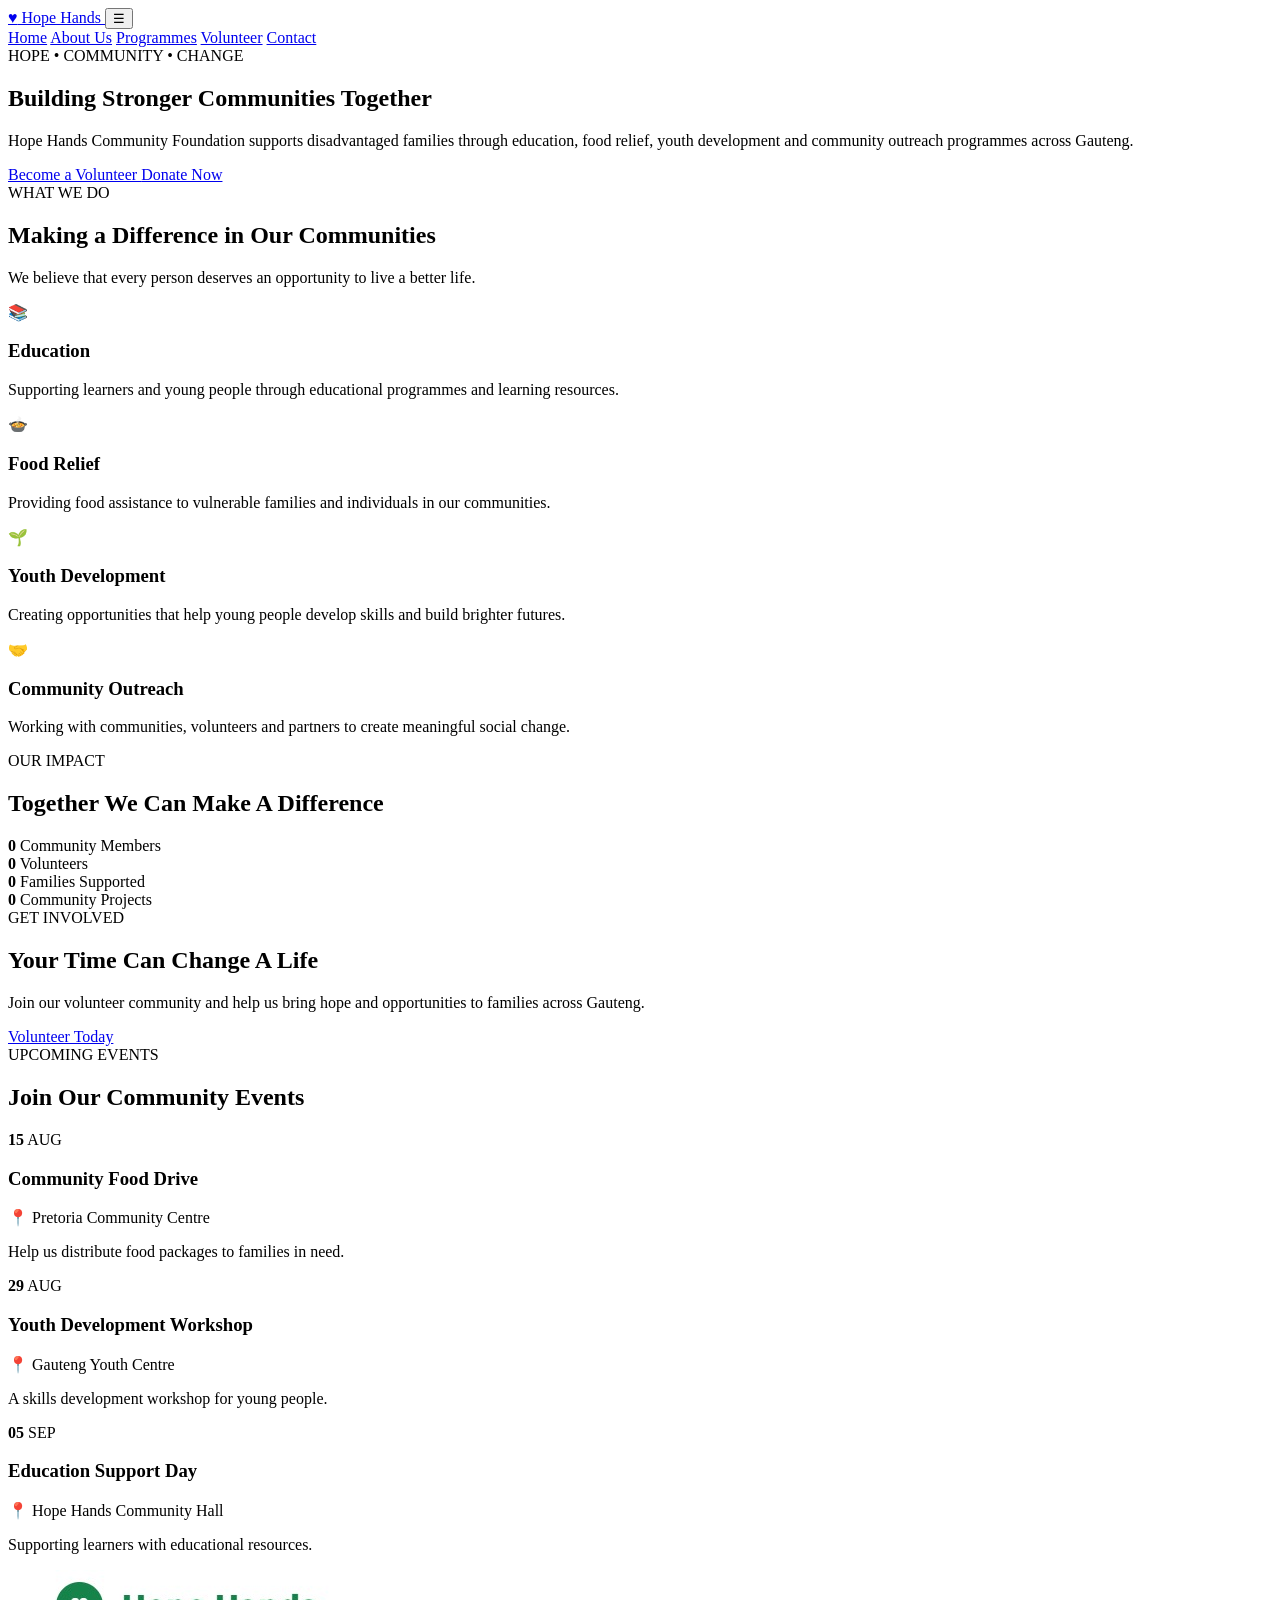
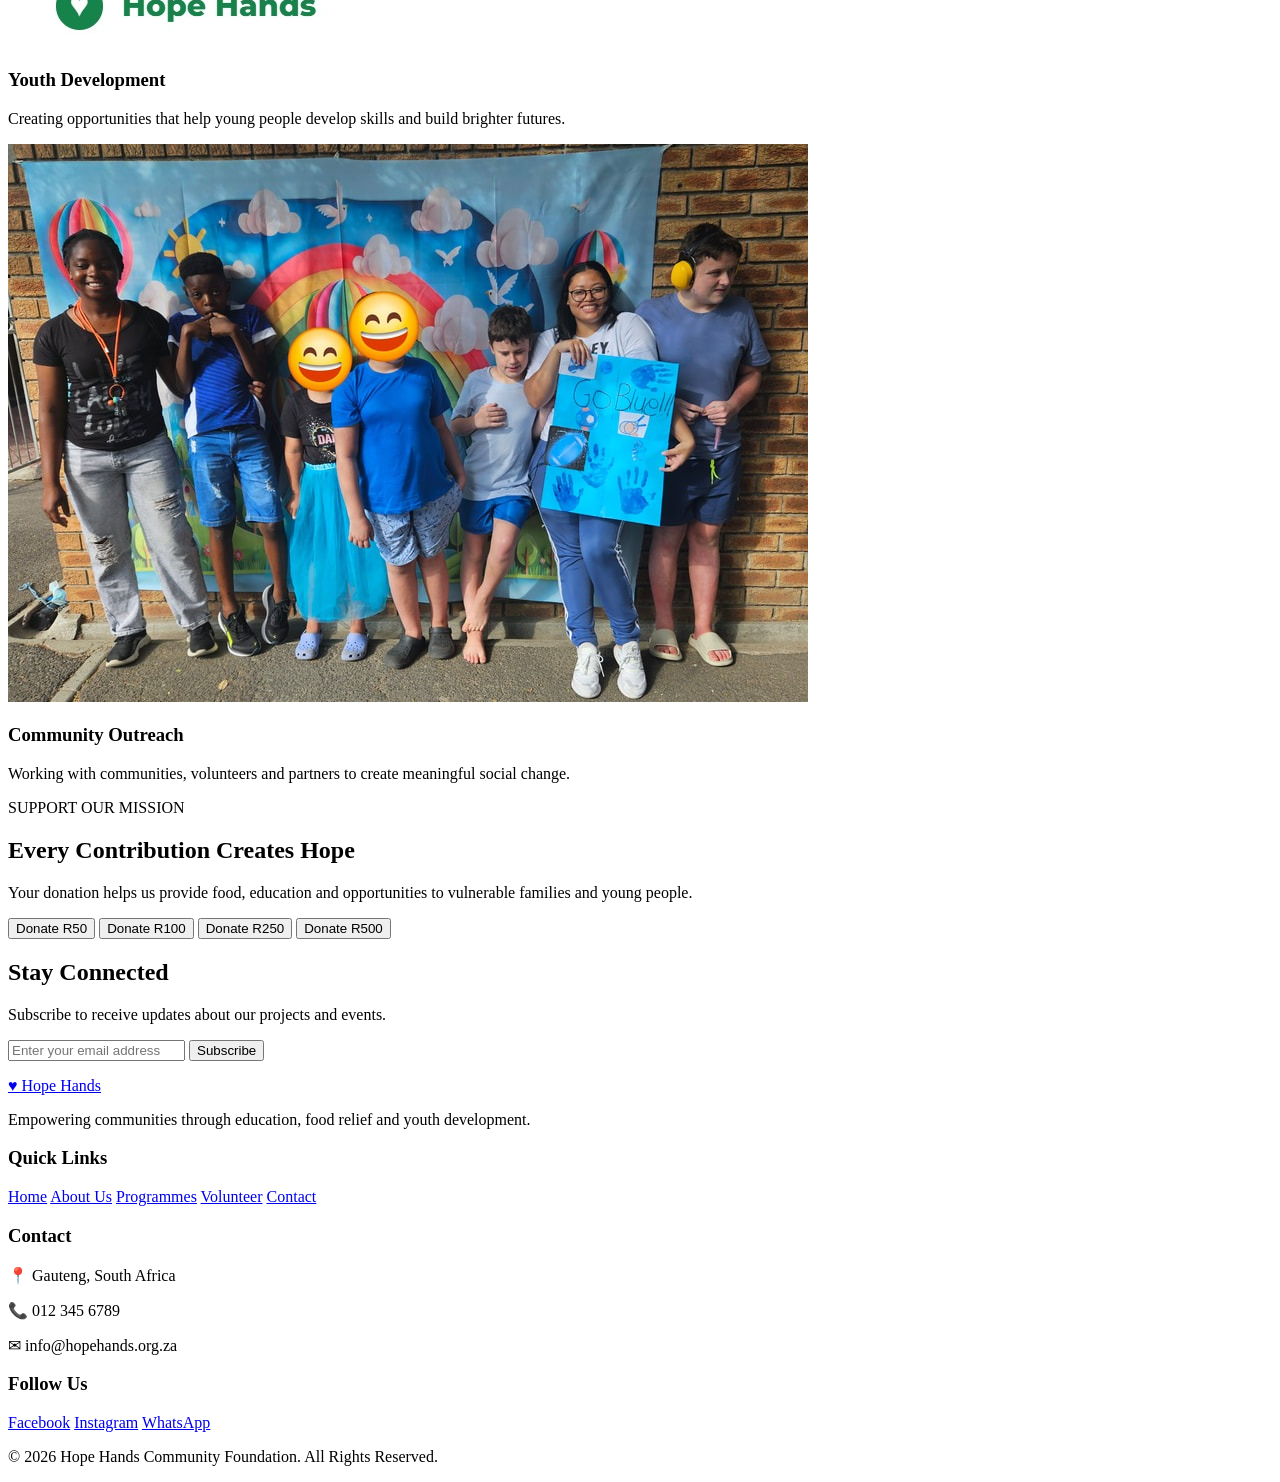
==== index.html @ b07593c8 "Add files via upload" ====
<!DOCTYPE html>
<html lang="en">
<head>
    <meta charset="UTF-8">
    <meta name="viewport" content="width=device-width, initial-scale=1.0">

    <title>Hope Hands Community Foundation</title>

    <!-- Google Fonts -->
    <link href="https://fonts.googleapis.com/css2?family=Montserrat:wght@500;600;700;800&family=Roboto:wght@300;400;500;700&display=swap" rel="stylesheet">

    <!-- CSS -->
    <link rel="stylesheet" href="style.css">
</head>

<body>

    <!-- ================= HEADER ================= -->
    <header class="header">

        <div class="container nav-container">

            <a href="index.html" class="logo">
                <span class="logo-icon">♥</span>
                Hope Hands
            </a>

            <button class="menu-toggle" id="menuToggle">
                ☰
            </button>

            <nav id="mainNav">
                <a href="index.html" class="active">Home</a>
                <a href="about.html">About Us</a>
                <a href="programmes.html">Programmes</a>
                <a href="volunteer.html">Volunteer</a>
                <a href="contact.html">Contact</a>
            </nav>

        </div>

    </header>


    <!-- ================= HERO ================= -->
    <section class="hero">

        <div class="hero-overlay"></div>

        <div class="container hero-content">

            <span class="hero-small">HOPE • COMMUNITY • CHANGE</span>

            <h1>
                Building Stronger
                <span>Communities Together</span>
            </h1>

            <p>
                Hope Hands Community Foundation supports disadvantaged
                families through education, food relief, youth development
                and community outreach programmes across Gauteng.
            </p>

            <div class="hero-buttons">

                <a href="volunteer.html" class="btn btn-primary">
                    Become a Volunteer
                </a>

                <a href="#donate" class="btn btn-secondary">
                    Donate Now
                </a>

            </div>

        </div>

    </section>


    <!-- ================= MISSION ================= -->
    <section class="section">

        <div class="container">

            <div class="section-heading">

                <span>WHAT WE DO</span>

                <h2>Making a Difference in Our Communities</h2>

                <p>
                    We believe that every person deserves an opportunity
                    to live a better life.
                </p>

            </div>


            <div class="cards">

                <div class="card">

                    <div class="card-icon">📚</div>

                    <h3>Education</h3>

                    <p>
                        Supporting learners and young people through
                        educational programmes and learning resources.
                    </p>

                </div>


                <div class="card">

                    <div class="card-icon">🍲</div>

                    <h3>Food Relief</h3>

                    <p>
                        Providing food assistance to vulnerable families
                        and individuals in our communities.
                    </p>

                </div>


                <div class="card">

                    <div class="card-icon">🌱</div>

                    <h3>Youth Development</h3>

                    <p>
                        Creating opportunities that help young people
                        develop skills and build brighter futures.
                    </p>

                </div>


                <div class="card">

                    <div class="card-icon">🤝</div>

                    <h3>Community Outreach</h3>

                    <p>
                        Working with communities, volunteers and partners
                        to create meaningful social change.
                    </p>

                </div>

            </div>

        </div>

    </section>


    <!-- ================= IMPACT ================= -->
    <section class="impact">

        <div class="container">

            <div class="section-heading light">

                <span>OUR IMPACT</span>

                <h2>Together We Can Make A Difference</h2>

            </div>


            <div class="stats">

                <div class="stat">
                    <strong class="counter" data-target="5000">0</strong>
                    <span>Community Members</span>
                </div>

                <div class="stat">
                    <strong class="counter" data-target="250">0</strong>
                    <span>Volunteers</span>
                </div>

                <div class="stat">
                    <strong class="counter" data-target="1200">0</strong>
                    <span>Families Supported</span>
                </div>

                <div class="stat">
                    <strong class="counter" data-target="35">0</strong>
                    <span>Community Projects</span>
                </div>

            </div>

        </div>

    </section>


    <!-- ================= VOLUNTEER ================= -->
    <section class="section volunteer-section">

        <div class="container volunteer-box">

            <div>

                <span class="section-label">GET INVOLVED</span>

                <h2>Your Time Can Change A Life</h2>

                <p>
                    Join our volunteer community and help us bring hope
                    and opportunities to families across Gauteng.
                </p>

            </div>

            <a href="volunteer.html" class="btn btn-primary">
                Volunteer Today
            </a>

        </div>

    </section>


    <!-- ================= EVENTS ================= -->
    <section class="section grey-section">

        <div class="container">

            <div class="section-heading">

                <span>UPCOMING EVENTS</span>

                <h2>Join Our Community Events</h2>

            </div>


            <div class="events">

                <div class="event">

                    <div class="event-date">
                        <strong>15</strong>
                        <span>AUG</span>
                    </div>

                    <div>
                        <h3>Community Food Drive</h3>

                        <p>
                            📍 Pretoria Community Centre
                        </p>

                        <p>
                            Help us distribute food packages to families
                            in need.
                        </p>
                    </div>

                </div>


                <div class="event">

                    <div class="event-date">
                        <strong>29</strong>
                        <span>AUG</span>
                    </div>

                    <div>
                        <h3>Youth Development Workshop</h3>

                        <p>
                            📍 Gauteng Youth Centre
                        </p>

                        <p>
                            A skills development workshop for young people.
                        </p>
                    </div>

                </div>


                <div class="event">

                    <div class="event-date">
                        <strong>05</strong>
                        <span>SEP</span>
                    </div>

                    <div>
                        <h3>Education Support Day</h3>

                        <p>
                            📍 Hope Hands Community Hall
                        </p>

                        <p>
                            Supporting learners with educational resources.
                        </p>
                    </div>

                </div>

            </div>

        </div>

    </section>

    <div class="card">
        <img src="WhatsApp Image 2026-08-11 at 15.33.03.jpeg" alt="Youth development programme" class="images">

        <h3>Youth Development</h3>

        <p>
            Creating opportunities that help young people
            develop skills and build brighter futures.
        </p>
    </div>

    <div class="card">
        <img src="WhatsApp Image 2026-08-11 at 15.43.09.jpeg" alt="Community outreach programme" class="images">

        <h3>Community Outreach</h3>

        <p>
            Working with communities, volunteers and partners
            to create meaningful social change.
        </p>
    </div>

    <!-- ================= DONATE ================= -->
    <section class="donate" id="donate">

        <div class="container donate-content">

            <span>SUPPORT OUR MISSION</span>

            <h2>Every Contribution Creates Hope</h2>

            <p>
                Your donation helps us provide food, education and
                opportunities to vulnerable families and young people.
            </p>

            <div class="donation-buttons">

                <button onclick="donate(50)">Donate R50</button>

                <button onclick="donate(100)">Donate R100</button>

                <button onclick="donate(250)">Donate R250</button>

                <button onclick="donate(500)">Donate R500</button>

            </div>

            <p id="donationMessage"></p>

        </div>

    </section>


    <!-- ================= NEWSLETTER ================= -->
    <section class="newsletter">

        <div class="container">

            <h2>Stay Connected</h2>

            <p>
                Subscribe to receive updates about our projects and events.
            </p>

            <form id="newsletterForm">

                <input
                    type="email"
                    id="newsletterEmail"
                    placeholder="Enter your email address"
                    required
                >

                <button type="submit">
                    Subscribe
                </button>

            </form>

            <p id="newsletterMessage"></p>

        </div>

    </section>


    <!-- ================= FOOTER ================= -->
    <footer>

        <div class="container footer-grid">

            <div>

                <a href="index.html" class="footer-logo">
                    ♥ Hope Hands
                </a>

                <p>
                    Empowering communities through education,
                    food relief and youth development.
                </p>

            </div>


            <div>

                <h3>Quick Links</h3>

                <a href="index.html">Home</a>
                <a href="about.html">About Us</a>
                <a href="programmes.html">Programmes</a>
                <a href="volunteer.html">Volunteer</a>
                <a href="contact.html">Contact</a>

            </div>


            <div>

                <h3>Contact</h3>

                <p>📍 Gauteng, South Africa</p>
                <p>📞 012 345 6789</p>
                <p>✉ info@hopehands.org.za</p>

            </div>


            <div>

                <h3>Follow Us</h3>

                <div class="socials">

                    <a href="#">Facebook</a>
                    <a href="#">Instagram</a>
                    <a href="#">WhatsApp</a>

                </div>

            </div>

        </div>


        <div class="copyright">

            <p>
                © 2026 Hope Hands Community Foundation.
                All Rights Reserved.
            </p>

        </div>

    </footer>


    <script src="script.js"></script>

</body>
</html>
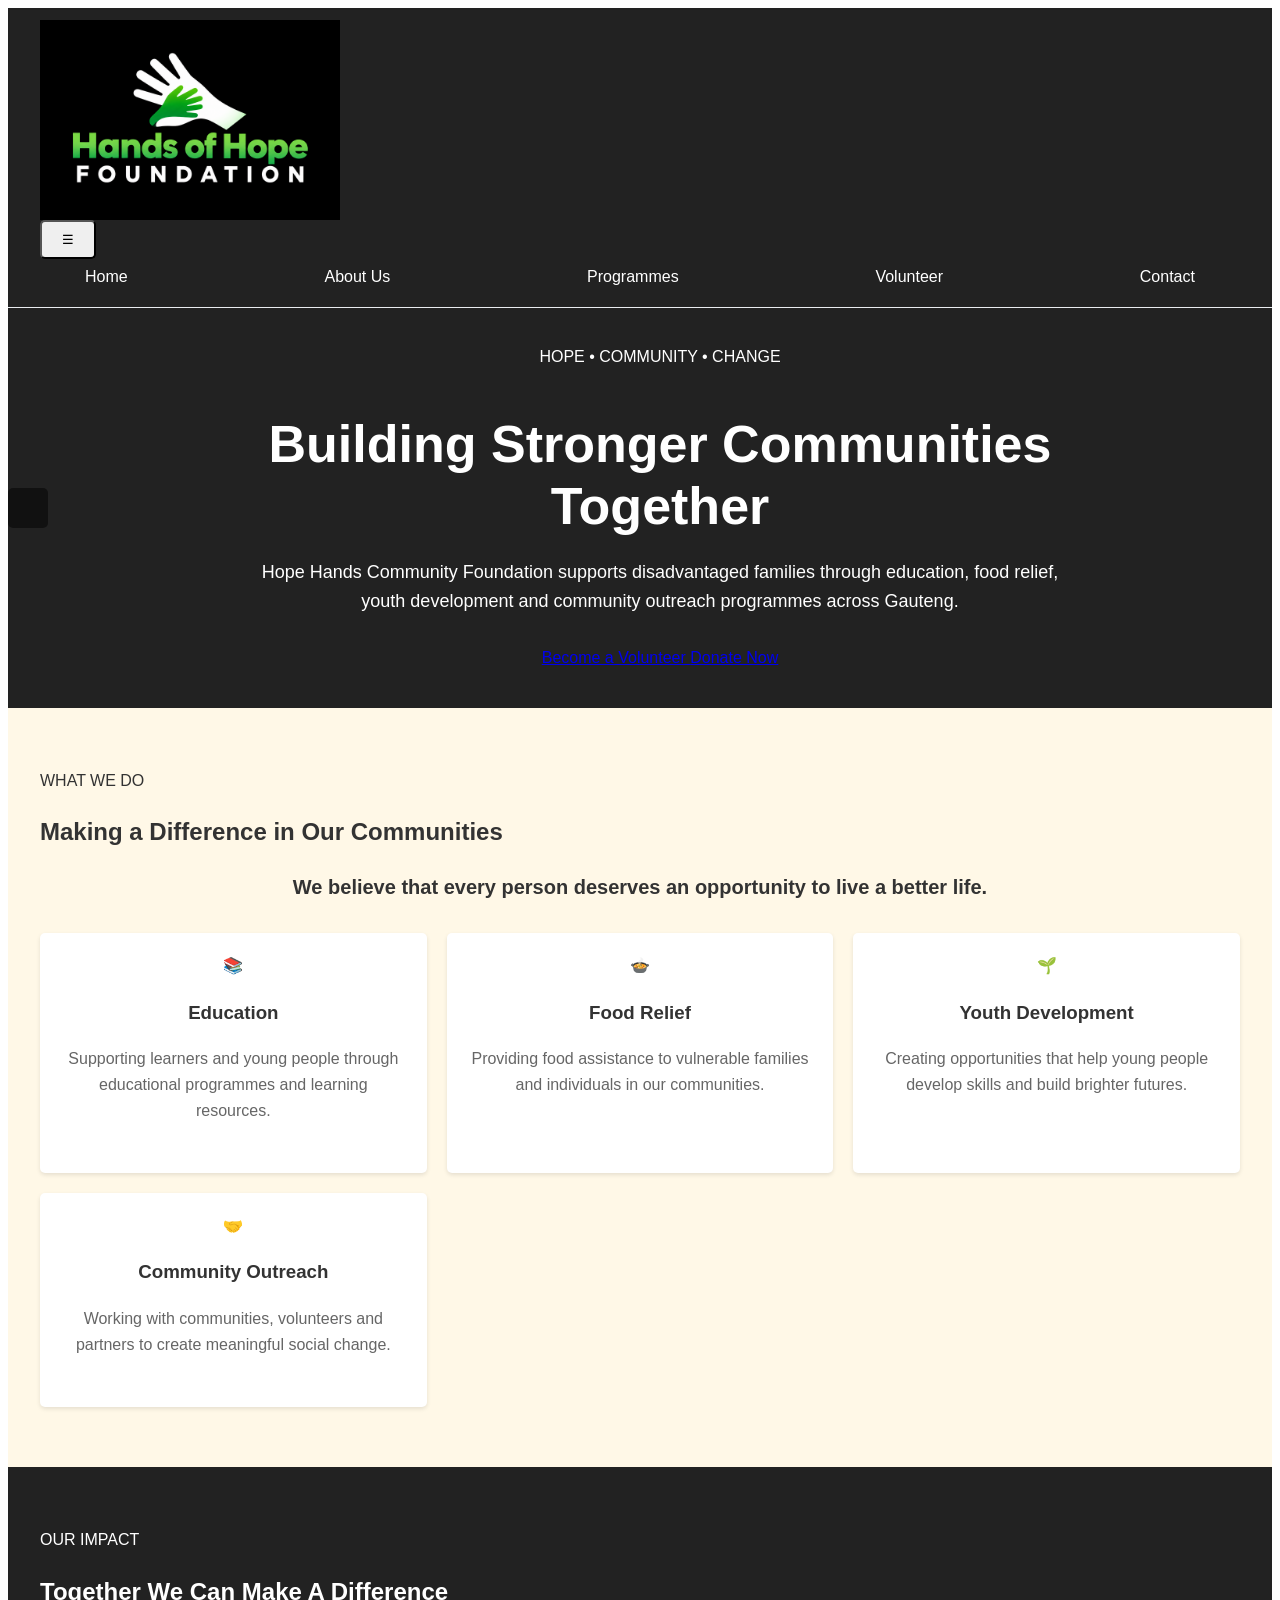
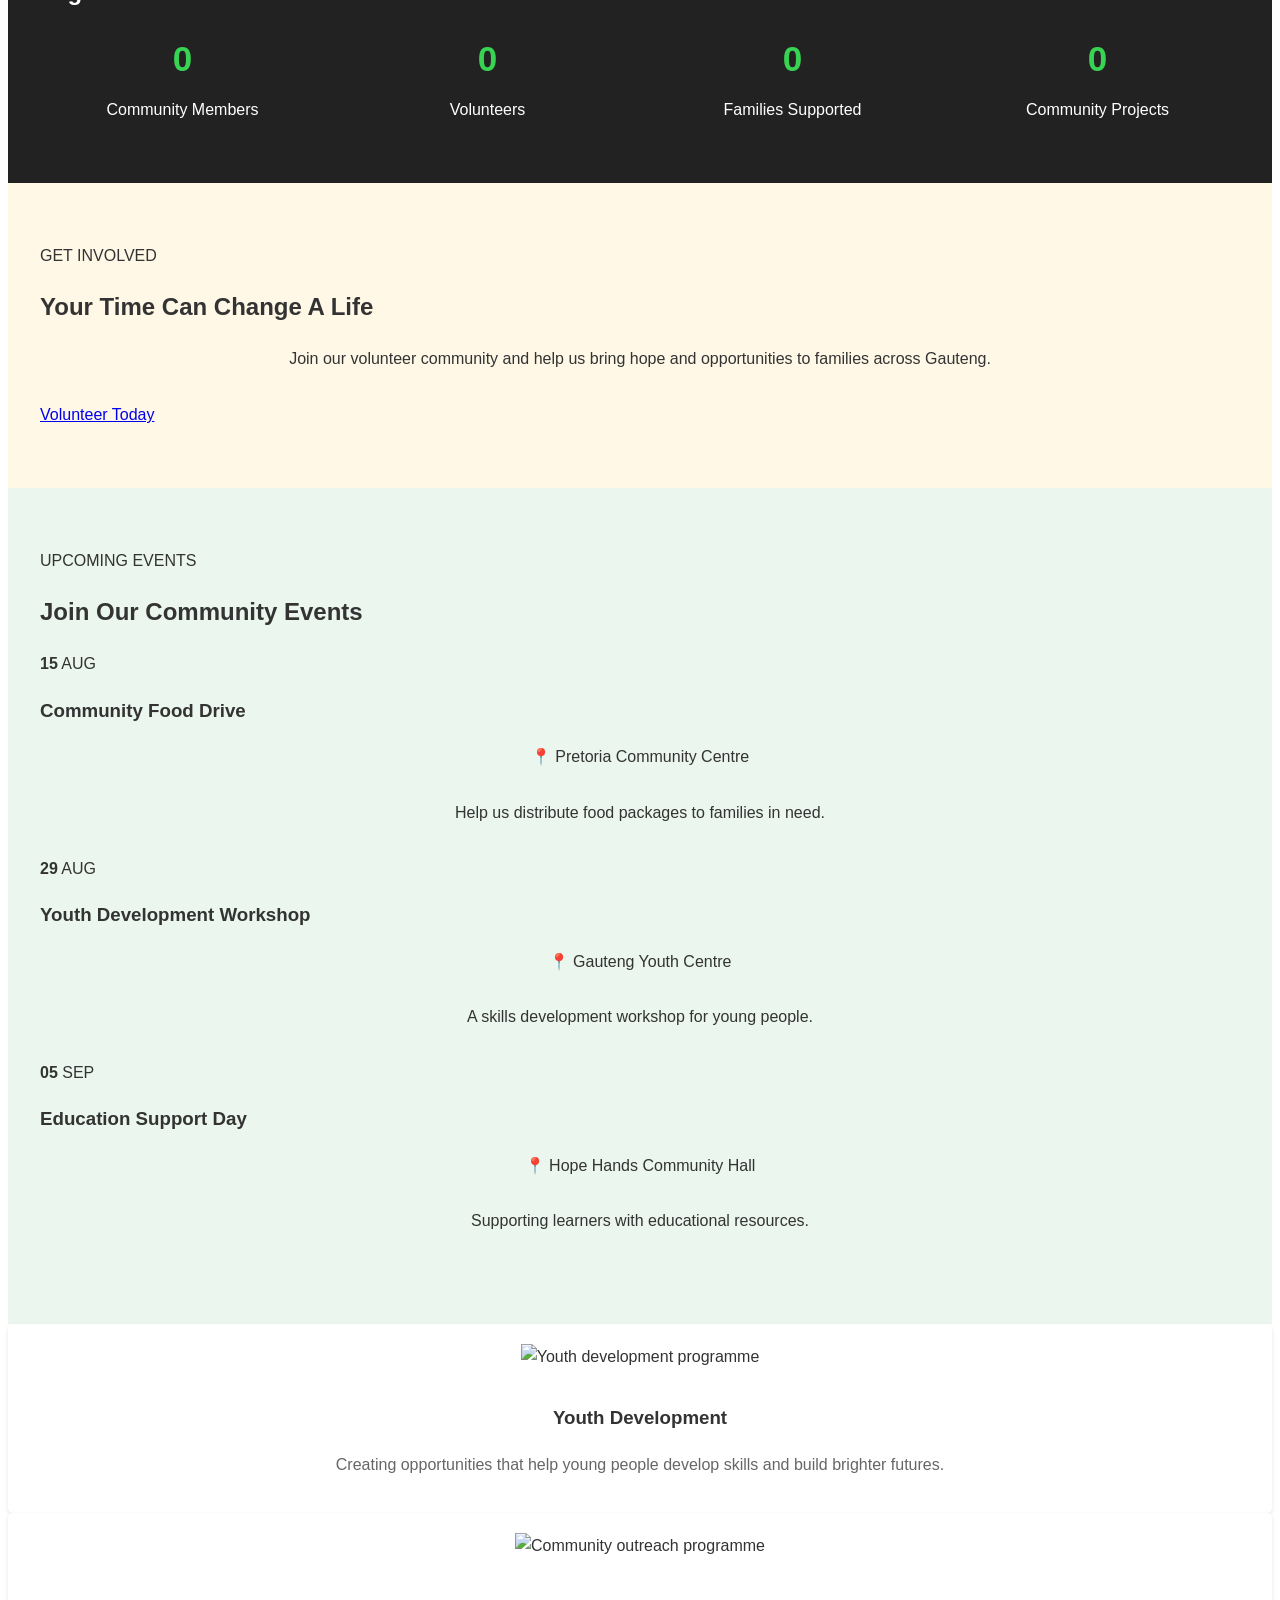
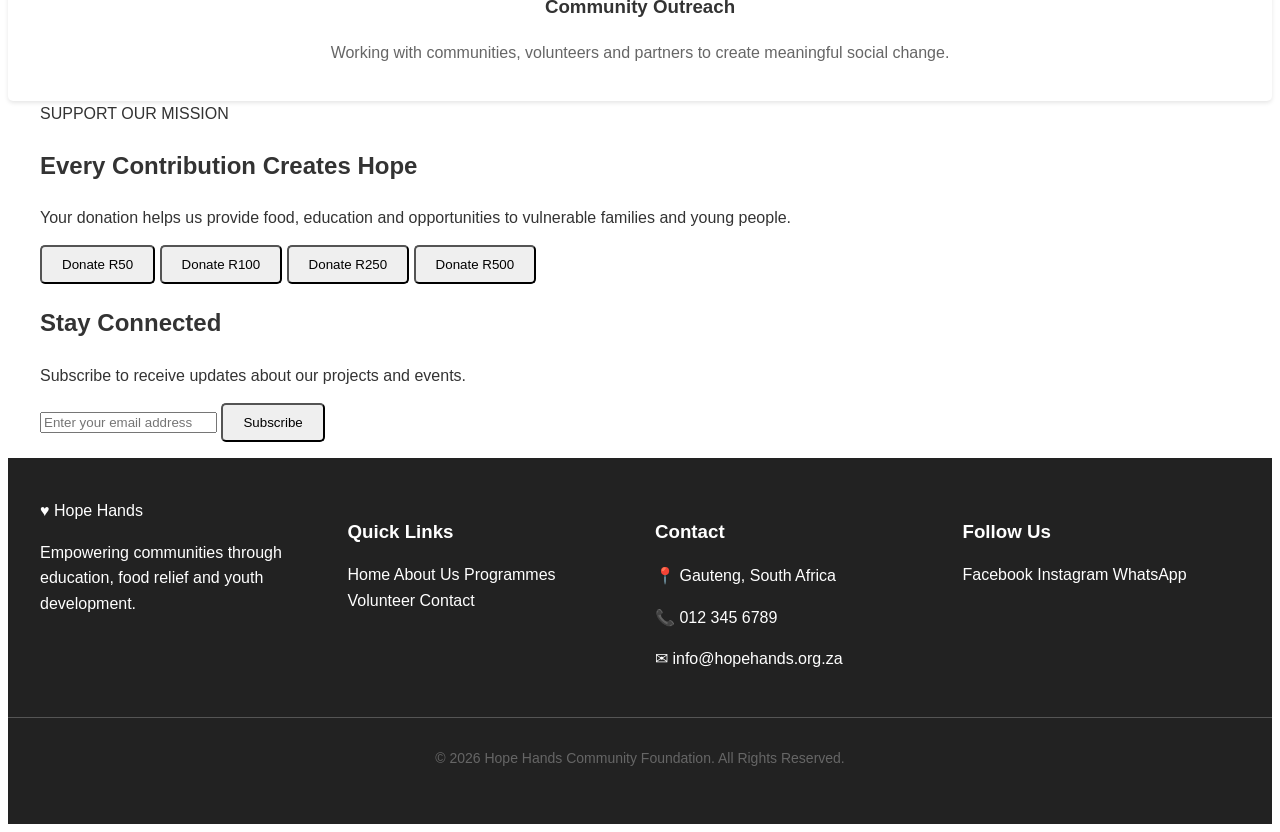
==== commit 38731a23: "updated files" ====
--- a/index.html
+++ b/index.html
@@ -1,486 +1,485 @@
-<!DOCTYPE html>
-<html lang="en">
-<head>
-    <meta charset="UTF-8">
-    <meta name="viewport" content="width=device-width, initial-scale=1.0">
-
-    <title>Hope Hands Community Foundation</title>
-
-    <!-- Google Fonts -->
-    <link href="https://fonts.googleapis.com/css2?family=Montserrat:wght@500;600;700;800&family=Roboto:wght@300;400;500;700&display=swap" rel="stylesheet">
-
-    <!-- CSS -->
-    <link rel="stylesheet" href="style.css">
-</head>
-
-<body>
-
-    <!-- ================= HEADER ================= -->
-    <header class="header">
-
-        <div class="container nav-container">
-
-            <a href="index.html" class="logo">
-                <span class="logo-icon">♥</span>
-                Hope Hands
-            </a>
-
-            <button class="menu-toggle" id="menuToggle">
-                ☰
-            </button>
-
-            <nav id="mainNav">
-                <a href="index.html" class="active">Home</a>
-                <a href="about.html">About Us</a>
-                <a href="programmes.html">Programmes</a>
-                <a href="volunteer.html">Volunteer</a>
-                <a href="contact.html">Contact</a>
-            </nav>
-
-        </div>
-
-    </header>
-
-
-    <!-- ================= HERO ================= -->
-    <section class="hero">
-
-        <div class="hero-overlay"></div>
-
-        <div class="container hero-content">
-
-            <span class="hero-small">HOPE • COMMUNITY • CHANGE</span>
-
-            <h1>
-                Building Stronger
-                <span>Communities Together</span>
-            </h1>
-
-            <p>
-                Hope Hands Community Foundation supports disadvantaged
-                families through education, food relief, youth development
-                and community outreach programmes across Gauteng.
-            </p>
-
-            <div class="hero-buttons">
-
-                <a href="volunteer.html" class="btn btn-primary">
-                    Become a Volunteer
-                </a>
-
-                <a href="#donate" class="btn btn-secondary">
-                    Donate Now
-                </a>
-
-            </div>
-
-        </div>
-
-    </section>
-
-
-    <!-- ================= MISSION ================= -->
-    <section class="section">
-
-        <div class="container">
-
-            <div class="section-heading">
-
-                <span>WHAT WE DO</span>
-
-                <h2>Making a Difference in Our Communities</h2>
-
-                <p>
-                    We believe that every person deserves an opportunity
-                    to live a better life.
-                </p>
-
-            </div>
-
-
-            <div class="cards">
-
-                <div class="card">
-
-                    <div class="card-icon">📚</div>
-
-                    <h3>Education</h3>
-
-                    <p>
-                        Supporting learners and young people through
-                        educational programmes and learning resources.
-                    </p>
-
-                </div>
-
-
-                <div class="card">
-
-                    <div class="card-icon">🍲</div>
-
-                    <h3>Food Relief</h3>
-
-                    <p>
-                        Providing food assistance to vulnerable families
-                        and individuals in our communities.
-                    </p>
-
-                </div>
-
-
-                <div class="card">
-
-                    <div class="card-icon">🌱</div>
-
-                    <h3>Youth Development</h3>
-
-                    <p>
-                        Creating opportunities that help young people
-                        develop skills and build brighter futures.
-                    </p>
-
-                </div>
-
-
-                <div class="card">
-
-                    <div class="card-icon">🤝</div>
-
-                    <h3>Community Outreach</h3>
-
-                    <p>
-                        Working with communities, volunteers and partners
-                        to create meaningful social change.
-                    </p>
-
-                </div>
-
-            </div>
-
-        </div>
-
-    </section>
-
-
-    <!-- ================= IMPACT ================= -->
-    <section class="impact">
-
-        <div class="container">
-
-            <div class="section-heading light">
-
-                <span>OUR IMPACT</span>
-
-                <h2>Together We Can Make A Difference</h2>
-
-            </div>
-
-
-            <div class="stats">
-
-                <div class="stat">
-                    <strong class="counter" data-target="5000">0</strong>
-                    <span>Community Members</span>
-                </div>
-
-                <div class="stat">
-                    <strong class="counter" data-target="250">0</strong>
-                    <span>Volunteers</span>
-                </div>
-
-                <div class="stat">
-                    <strong class="counter" data-target="1200">0</strong>
-                    <span>Families Supported</span>
-                </div>
-
-                <div class="stat">
-                    <strong class="counter" data-target="35">0</strong>
-                    <span>Community Projects</span>
-                </div>
-
-            </div>
-
-        </div>
-
-    </section>
-
-
-    <!-- ================= VOLUNTEER ================= -->
-    <section class="section volunteer-section">
-
-        <div class="container volunteer-box">
-
-            <div>
-
-                <span class="section-label">GET INVOLVED</span>
-
-                <h2>Your Time Can Change A Life</h2>
-
-                <p>
-                    Join our volunteer community and help us bring hope
-                    and opportunities to families across Gauteng.
-                </p>
-
-            </div>
-
-            <a href="volunteer.html" class="btn btn-primary">
-                Volunteer Today
-            </a>
-
-        </div>
-
-    </section>
-
-
-    <!-- ================= EVENTS ================= -->
-    <section class="section grey-section">
-
-        <div class="container">
-
-            <div class="section-heading">
-
-                <span>UPCOMING EVENTS</span>
-
-                <h2>Join Our Community Events</h2>
-
-            </div>
-
-
-            <div class="events">
-
-                <div class="event">
-
-                    <div class="event-date">
-                        <strong>15</strong>
-                        <span>AUG</span>
-                    </div>
-
-                    <div>
-                        <h3>Community Food Drive</h3>
-
-                        <p>
-                            📍 Pretoria Community Centre
-                        </p>
-
-                        <p>
-                            Help us distribute food packages to families
-                            in need.
-                        </p>
-                    </div>
-
-                </div>
-
-
-                <div class="event">
-
-                    <div class="event-date">
-                        <strong>29</strong>
-                        <span>AUG</span>
-                    </div>
-
-                    <div>
-                        <h3>Youth Development Workshop</h3>
-
-                        <p>
-                            📍 Gauteng Youth Centre
-                        </p>
-
-                        <p>
-                            A skills development workshop for young people.
-                        </p>
-                    </div>
-
-                </div>
-
-
-                <div class="event">
-
-                    <div class="event-date">
-                        <strong>05</strong>
-                        <span>SEP</span>
-                    </div>
-
-                    <div>
-                        <h3>Education Support Day</h3>
-
-                        <p>
-                            📍 Hope Hands Community Hall
-                        </p>
-
-                        <p>
-                            Supporting learners with educational resources.
-                        </p>
-                    </div>
-
-                </div>
-
-            </div>
-
-        </div>
-
-    </section>
-
-    <div class="card">
-        <img src="WhatsApp Image 2026-08-11 at 15.33.03.jpeg" alt="Youth development programme" class="images">
-
-        <h3>Youth Development</h3>
-
-        <p>
-            Creating opportunities that help young people
-            develop skills and build brighter futures.
-        </p>
-    </div>
-
-    <div class="card">
-        <img src="WhatsApp Image 2026-08-11 at 15.43.09.jpeg" alt="Community outreach programme" class="images">
-
-        <h3>Community Outreach</h3>
-
-        <p>
-            Working with communities, volunteers and partners
-            to create meaningful social change.
-        </p>
-    </div>
-
-    <!-- ================= DONATE ================= -->
-    <section class="donate" id="donate">
-
-        <div class="container donate-content">
-
-            <span>SUPPORT OUR MISSION</span>
-
-            <h2>Every Contribution Creates Hope</h2>
-
-            <p>
-                Your donation helps us provide food, education and
-                opportunities to vulnerable families and young people.
-            </p>
-
-            <div class="donation-buttons">
-
-                <button onclick="donate(50)">Donate R50</button>
-
-                <button onclick="donate(100)">Donate R100</button>
-
-                <button onclick="donate(250)">Donate R250</button>
-
-                <button onclick="donate(500)">Donate R500</button>
-
-            </div>
-
-            <p id="donationMessage"></p>
-
-        </div>
-
-    </section>
-
-
-    <!-- ================= NEWSLETTER ================= -->
-    <section class="newsletter">
-
-        <div class="container">
-
-            <h2>Stay Connected</h2>
-
-            <p>
-                Subscribe to receive updates about our projects and events.
-            </p>
-
-            <form id="newsletterForm">
-
-                <input
-                    type="email"
-                    id="newsletterEmail"
-                    placeholder="Enter your email address"
-                    required
-                >
-
-                <button type="submit">
-                    Subscribe
-                </button>
-
-            </form>
-
-            <p id="newsletterMessage"></p>
-
-        </div>
-
-    </section>
-
-
-    <!-- ================= FOOTER ================= -->
-    <footer>
-
-        <div class="container footer-grid">
-
-            <div>
-
-                <a href="index.html" class="footer-logo">
-                    ♥ Hope Hands
-                </a>
-
-                <p>
-                    Empowering communities through education,
-                    food relief and youth development.
-                </p>
-
-            </div>
-
-
-            <div>
-
-                <h3>Quick Links</h3>
-
-                <a href="index.html">Home</a>
-                <a href="about.html">About Us</a>
-                <a href="programmes.html">Programmes</a>
-                <a href="volunteer.html">Volunteer</a>
-                <a href="contact.html">Contact</a>
-
-            </div>
-
-
-            <div>
-
-                <h3>Contact</h3>
-
-                <p>📍 Gauteng, South Africa</p>
-                <p>📞 012 345 6789</p>
-                <p>✉ info@hopehands.org.za</p>
-
-            </div>
-
-
-            <div>
-
-                <h3>Follow Us</h3>
-
-                <div class="socials">
-
-                    <a href="#">Facebook</a>
-                    <a href="#">Instagram</a>
-                    <a href="#">WhatsApp</a>
-
-                </div>
-
-            </div>
-
-        </div>
-
-
-        <div class="copyright">
-
-            <p>
-                © 2026 Hope Hands Community Foundation.
-                All Rights Reserved.
-            </p>
-
-        </div>
-
-    </footer>
-
-
-    <script src="script.js"></script>
-
-</body>
+<!DOCTYPE html>
+<html lang="en">
+<head>
+    <meta charset="UTF-8">
+    <meta name="viewport" content="width=device-width, initial-scale=1.0">
+
+    <title>Hope Hands Community Foundation</title>
+
+    <!-- Google Fonts -->
+    <link href="https://fonts.googleapis.com/css2?family=Montserrat:wght@500;600;700;800&family=Roboto:wght@300;400;500;700&display=swap" rel="stylesheet">
+
+    <!-- CSS -->
+    <link rel="stylesheet" href="style.css">
+</head>
+
+<body>
+
+    <!-- ================= HEADER ================= -->
+    <header class="header">
+
+        <div class="container nav-container">
+
+            <a href="index.html" class="logo">
+                <img src="76a38eb5634f5338319b87c08accb5f3b7d0631408f3b21e25174c437a8ad491.png" 
+                alt="Hope of Hands Logo">
+            </a>
+
+            <button class="menu-toggle" id="menuToggle">
+                ☰
+            </button>
+
+            <nav id="mainNav">
+                <a href="index.html" class="active">Home</a>
+                <a href="about.html">About Us</a>
+                <a href="programmes.html">Programmes</a>
+                <a href="volunteer.html">Volunteer</a>
+                <a href="contact.html">Contact</a>
+            </nav>
+
+        </div>
+
+    </header>
+
+
+    <!-- ================= HERO ================= -->
+    <section class="hero">
+
+        <div class="hero-overlay"></div>
+
+        <div class="container hero-content">
+
+            <span class="hero-small">HOPE • COMMUNITY • CHANGE</span>
+
+            <h1>
+                Building Stronger
+                <span>Communities Together</span>
+            </h1>
+
+            <p style="font-size: 18px; line-height: 1.6;">
+                Hope Hands Community Foundation supports disadvantaged
+                families through education, food relief, youth development
+                and community outreach programmes across Gauteng.
+            </p>
+
+            <div class="hero-buttons">
+
+                <a href="volunteer.html" class="btn btn-primary">
+                    Become a Volunteer
+                </a>
+
+                <a href="#donate" class="btn btn-secondary">
+                    Donate Now
+                </a>
+
+            </div>
+
+        </div>
+
+    </section>
+
+
+    <!-- ================= MISSION ================= -->
+    <section class="section">
+
+        <div class="container">
+
+            <div class="section-heading">
+
+                <span>WHAT WE DO</span>
+
+                <h2>Making a Difference in Our Communities</h2>
+
+                <p style="font-weight: bold; font-size: 20px; line-height: 1.6;"> We believe that every person deserves an opportunity
+                    to live a better life.</p>
+                </p>
+
+
+            </div>
+
+
+            <div class="cards">
+
+                <div class="card">
+
+                    <div class="card-icon">📚</div>
+
+                    <h3>Education</h3>
+
+                    <p>
+                        Supporting learners and young people through
+                        educational programmes and learning resources.
+                    </p>
+
+                </div>
+
+
+                <div class="card">
+
+                    <div class="card-icon">🍲</div>
+
+                    <h3>Food Relief</h3>
+
+                    <p>
+                        Providing food assistance to vulnerable families
+                        and individuals in our communities.
+                    </p>
+
+                </div>
+
+
+                <div class="card">
+
+                    <div class="card-icon">🌱</div>
+
+                    <h3>Youth Development</h3>
+
+                    <p>
+                        Creating opportunities that help young people
+                        develop skills and build brighter futures.
+                    </p>
+
+                </div>
+
+
+                <div class="card">
+
+                    <div class="card-icon">🤝</div>
+
+                    <h3>Community Outreach</h3>
+
+                    <p>
+                        Working with communities, volunteers and partners
+                        to create meaningful social change.
+                    </p>
+
+                </div>
+
+            </div>
+
+        </div>
+
+    </section>
+
+
+    <!-- ================= IMPACT ================= -->
+    <section class="impact">
+
+        <div class="container">
+
+            <div class="section-heading light">
+
+                <span>OUR IMPACT</span>
+
+                <h2>Together We Can Make A Difference</h2>
+
+            </div>
+
+
+            <div class="stats">
+
+                <div class="stat">
+                    <strong class="counter" data-target="5000">0</strong>
+                    <span>Community Members</span>
+                </div>
+
+                <div class="stat">
+                    <strong class="counter" data-target="250">0</strong>
+                    <span>Volunteers</span>
+                </div>
+
+                <div class="stat">
+                    <strong class="counter" data-target="1200">0</strong>
+                    <span>Families Supported</span>
+                </div>
+
+                <div class="stat">
+                    <strong class="counter" data-target="35">0</strong>
+                    <span>Community Projects</span>
+                </div>
+
+            </div>
+
+        </div>
+
+    </section>
+
+
+    <!-- ================= VOLUNTEER ================= -->
+    <section class="section volunteer-section">
+
+        <div class="container volunteer-box">
+
+            <div>
+
+                <span class="section-label">GET INVOLVED</span>
+
+                <h2>Your Time Can Change A Life</h2>
+
+                <p>
+                    Join our volunteer community and help us bring hope
+                    and opportunities to families across Gauteng.
+                </p>
+
+            </div>
+
+            <a href="volunteer.html" class="btn btn-primary">
+                Volunteer Today
+            </a>
+
+        </div>
+
+    </section>
+
+
+    <!-- ================= EVENTS ================= -->
+    <section class="section grey-section">
+
+        <div class="container">
+
+            <div class="section-heading">
+
+                <span>UPCOMING EVENTS</span>
+
+                <h2>Join Our Community Events</h2>
+
+            </div>
+
+
+            <div class="events">
+
+                <div class="event">
+
+                    <div class="event-date">
+                        <strong>15</strong>
+                        <span>AUG</span>
+                    </div>
+
+                    <div>
+                        <h3>Community Food Drive</h3>
+
+                        <p>
+                            📍 Pretoria Community Centre
+                        </p>
+
+                        <p>
+                            Help us distribute food packages to families
+                            in need.
+                        </p>
+                    </div>
+
+                </div>
+
+
+                <div class="event">
+
+                    <div class="event-date">
+                        <strong>29</strong>
+                        <span>AUG</span>
+                    </div>
+
+                    <div>
+                        <h3>Youth Development Workshop</h3>
+
+                        <p>
+                            📍 Gauteng Youth Centre
+                        </p>
+
+                        <p>
+                            A skills development workshop for young people.
+                        </p>
+                    </div>
+
+                </div>
+
+
+                <div class="event">
+
+                    <div class="event-date">
+                        <strong>05</strong>
+                        <span>SEP</span>
+                    </div>
+
+                    <div>
+                        <h3>Education Support Day</h3>
+
+                        <p>
+                            📍 Hope Hands Community Hall
+                        </p>
+
+                        <p>
+                            Supporting learners with educational resources.
+                        </p>
+                    </div>
+
+                </div>
+
+            </div>
+
+        </div>
+
+    </section>
+
+    <div class="card">
+        <img src="WhatsApp Image 2026-08-11 at 15.33.03.jpeg" alt="Youth development programme" class="images">
+
+        <h3>Youth Development</h3>
+
+        <p>
+            Creating opportunities that help young people
+            develop skills and build brighter futures.
+        </p>
+    </div>
+
+    <div class="card">
+        <img src="WhatsApp Image 2026-08-11 at 15.43.09.jpeg" alt="Community outreach programme" class="images">
+
+        <h3>Community Outreach</h3>
+
+        <p>
+            Working with communities, volunteers and partners
+            to create meaningful social change.
+        </p>
+    </div>
+
+    <!-- ================= DONATE ================= -->
+    <section class="donate" id="donate">
+
+        <div class="container donate-content">
+
+            <span>SUPPORT OUR MISSION</span>
+
+            <h2>Every Contribution Creates Hope</h2>
+
+            <p>
+                Your donation helps us provide food, education and
+                opportunities to vulnerable families and young people.
+            </p>
+
+            <div class="donation-buttons">
+
+                <button onclick="donate(50)">Donate R50</button>
+
+                <button onclick="donate(100)">Donate R100</button>
+
+                <button onclick="donate(250)">Donate R250</button>
+
+                <button onclick="donate(500)">Donate R500</button>
+
+            </div>
+
+            <p id="donationMessage"></p>
+
+        </div>
+
+    </section>
+
+
+    <!-- ================= NEWSLETTER ================= -->
+    <section class="newsletter">
+
+        <div class="container">
+
+            <h2>Stay Connected</h2>
+
+            <p>
+                Subscribe to receive updates about our projects and events.
+            </p>
+
+            <form id="newsletterForm">
+
+                <input
+                    type="email"
+                    id="newsletterEmail"
+                    placeholder="Enter your email address"
+                    required
+                >
+
+                <button type="submit">
+                    Subscribe
+                </button>
+
+            </form>
+
+            <p id="newsletterMessage"></p>
+
+        </div>
+
+    </section>
+
+
+    <!-- ================= FOOTER ================= -->
+    <footer>
+
+        <div class="container footer-grid">
+
+            <div>
+
+                <a href="index.html" class="footer-logo">
+                    ♥ Hope Hands
+                </a>
+
+                <p>
+                    Empowering communities through education,
+                    food relief and youth development.
+                </p>
+
+            </div>
+
+
+            <div>
+
+                <h3>Quick Links</h3>
+
+                <a href="index.html">Home</a>
+                <a href="about.html">About Us</a>
+                <a href="programmes.html">Programmes</a>
+                <a href="volunteer.html">Volunteer</a>
+                <a href="contact.html">Contact</a>
+
+            </div>
+
+
+            <div>
+
+                <h3>Contact</h3>
+
+                <p>📍 Gauteng, South Africa</p>
+                <p>📞 012 345 6789</p>
+                <p>✉ info@hopehands.org.za</p>
+
+            </div>
+
+
+            <div>
+
+                <h3>Follow Us</h3>
+
+                <div class="socials">
+
+                    <a href="#">Facebook</a>
+                    <a href="#">Instagram</a>
+                    <a href="#">WhatsApp</a>
+
+                </div>
+
+            </div>
+
+        </div>
+
+
+        <div class="copyright">
+
+            <p>
+                © 2026 Hope Hands Community Foundation.
+                All Rights Reserved.
+            </p>
+
+        </div>
+
+    </footer>
+
+
+
+</body>
 </html>
--- a/style.css
+++ b/style.css
@@ -0,0 +1,397 @@
+body{
+    font-family: 'Roboto', sans-serif;
+    line-height: 1.6;
+    color: #333;
+    background-color: #ffffff;
+}
+
+h1,
+h2,
+h3{
+    font-family: 'Montserrat', sans-serif;
+}
+
+p{
+    margin-bottom: 15px;
+}
+
+img{
+    max-width: 100%;
+    height: auto;
+}
+
+.container{
+    max-width: 1200px;
+    margin: 0 auto;
+    padding: 0 20px;
+}
+
+header{
+    background-color: #222;
+    padding: 12px 0;
+    border-bottom: 1px solid #e9ecef;
+}
+
+nav{
+    display: flex;
+    justify-content: space-between;
+    align-items: center;
+    max-width: 1200px;
+    margin: 0 auto;
+    padding: 0 20px;
+}
+
+nav a{
+    text-decoration: none;
+    color: white;
+    margin: 0 15px;
+    font-weight: 500;
+    padding: 5px 10px;
+}
+
+nav a:hover{
+    color: #39d353;
+}
+
+
+.logo{
+    display: flex;
+    align-items: center;
+}
+
+.logo img{
+    height: auto;
+    width: 300px;
+}
+
+.hero{
+    background-color: #222;
+    background-size: cover;
+    background-position: center;
+    height: 400px;
+    display: flex;
+    justify-content: center;
+    align-items: center;
+    text-align: center;
+}
+
+.hero-overlay{
+    background-color: rgba(0, 0, 0, 0.5);
+    padding: 20px;
+    border-radius: 5px;
+}
+
+.hero-content{
+    position: relative;
+    z-index: 1;
+    color: white;
+    max-width: 800px;
+    text-align: center;
+    padding: 60px;
+}
+
+.hero h1{
+    font-size: 52px;
+    margin-bottom: 20px;
+    line-height: 1.2;
+}
+
+.hero p{
+    font-size: 20px;
+    margin-bottom: 30px;
+}
+
+button{
+    display: inline-block;
+    padding: 10px 20px;
+    border-radius: 5px;
+}
+
+button.primary{
+    background-color: #39d353;
+    color: white;
+    border: none;
+    cursor: pointer;
+}
+
+button.primary:hover{
+    background-color: #2c974b;
+}
+
+button.secondary{
+    background-color: white;
+    color: rgb(2, 0, 0);
+    border: none;
+    cursor: pointer;
+}
+
+button.secondary:hover{
+    background-color: #e9ecef;
+}
+
+.section{
+    padding: 60px 0;
+    background-color: #fff8e7;
+}
+
+.grey-section{
+    background-color: #eaf6ee;
+}
+
+.section heading{
+    text-align: center;
+    margin-bottom: 40px;
+}
+
+.section heading h2{
+    font-size: 32px;
+    margin-bottom: 10px;
+}
+
+.section heading>span{
+    font-size: 18px;
+    color: #39d353;
+    font-weight: bold;
+}
+
+.section p{
+    max-width: 4000px;
+    margin: 0 auto 30px auto;
+    text-align: center;
+}
+
+.cards{
+    display: grid;
+    grid-template-columns: repeat(3, 1fr);
+    gap: 20px;
+}
+
+.card{
+    background-color: white;
+    padding: 20px;
+    border-radius: 5px;
+    box-shadow: 0 2px 4px rgba(0, 0, 0, 0.1);
+    text-align: center;
+}
+
+.card:hover{
+    box-shadow: 0 4px 8px rgba(0, 0, 0, 0.2);
+}
+
+.card img{
+    max-width: 100%;
+    height: auto;
+    margin-bottom: 15px;
+}
+
+.card p{
+    color: #666;
+}
+
+.two-column{
+    display: grid;
+    grid-template-columns: 2fr 1fr;
+    gap: 30px;
+}
+
+.info-box{
+    background-color: #eafbea;
+    padding: 20px;
+    border-radius: 5px;
+    border-left: 5px solid #39d353;
+}
+
+.info-box h3{
+    margin-bottom: 10px;
+    margin-top: 20px;
+}
+
+.page-banner {
+    background-color: #222;
+    color: white;
+    padding: 60px 0;
+    text-align: center;
+}
+
+.page-banner h1 {
+    font-size: 36px;
+    margin-bottom: 10px;
+}
+
+.page-banner span {
+    font-size: 18px;
+    color: #39d353;
+    font-weight: bold;
+}
+
+.prgramme-cards{
+    display: grid;
+    grid-template-columns: repeat(3, 1fr);
+    gap: 20px;
+}
+
+.programme-grid{
+    display: grid;
+    grid-template-columns: repeat(2, 1fr);
+    gap: 20px;
+}
+
+.programme{
+    background-color: white;
+    padding: 20px;
+    border-radius: 5px;
+    text-align: center;
+    border: 1px solid #ddd;
+}
+
+.programme-icon{
+    font-size: 40px;
+    color: #39d353;
+    margin-bottom: 15px;
+}
+
+.programme li{
+    margin-bottom: 10px;
+}
+
+.programme li::marker{
+    color: #39d353;
+    font-weight: bold;
+}
+
+.contact-grid{
+    display: grid;
+    grid-template-columns: 1fr 1fr;
+    gap: 30px;
+}
+
+.contact-info{
+    background-color: #f5f5f5;
+    padding: 20px;
+    border-radius: 5px;
+}
+
+.contact-form{
+    background-color: #f5f5f5;
+    padding: 20px;
+    border-radius: 5px;
+}
+
+.form-group{
+    margin-bottom: 15px;
+}
+
+.form-group label{
+    display: block;
+    margin-bottom: 5px;
+    font-weight: bold;
+}
+
+.form-group input,
+.form-group textarea{
+    width: 100%;
+    padding: 10px;
+    border: 1px solid #ccc;
+    border-radius: 5px;
+}
+
+.form-group textarea{
+    resize: vertical;
+    min-height: 100px;
+}
+
+.form-group input:focus,
+.form-group textarea:focus,
+.form-group select:focus{
+    border-color: #39d353;
+    outline: none;
+}
+
+.form-row{
+    display: grid;
+    justify-content: space-between;
+    gap: 20px;
+}
+
+.impact{
+    background-color: #222;
+    color: white;
+    padding: 60px 0;
+}
+
+.stats{
+    display: grid;
+    grid-template-columns: repeat(4, 1fr);
+    gap: 20px;
+    text-align: center;
+}
+
+.counter{
+    font-size: 35px;
+    font-weight: bold;
+    color: #39d353;
+    margin-bottom: 10px;
+    display: block;
+}
+
+footer{
+    background-color: #222;
+    color: white;
+    padding: 40px 0;
+}
+
+.footer-grid{
+    display: grid;
+    grid-template-columns: repeat(4, 1fr);
+    gap: 30px;
+}
+
+footer h3{
+    margin-bottom: 15px;
+}
+
+footer a{
+    text-decoration: none;
+    color: white;
+}
+
+footer a:hover{
+    color: #f39d53;
+}
+
+.copyright{
+    text-align: center;
+    margin-top: 30px;
+    font-size: 14px;
+    color: #666;
+    border-top: 1px solid #555;
+    padding-top: 15px;
+}
+
+
+/* tablet screen */
+@media (max-width: 768px){
+    #mainNav{
+        flex-direction: column;
+    }
+    #mainNav a{
+        margin: 10px 0;
+    }
+}
+
+/* phone screen */
+@media (max-width: 480px){
+    header{
+        padding: 15px 0;
+    }
+    #mainNav{
+        flex-direction: column;
+        align-items: center;
+        width: 100%;
+    }
+    #mainNav a{
+        margin: 10px 0;
+    }
+}
+
+
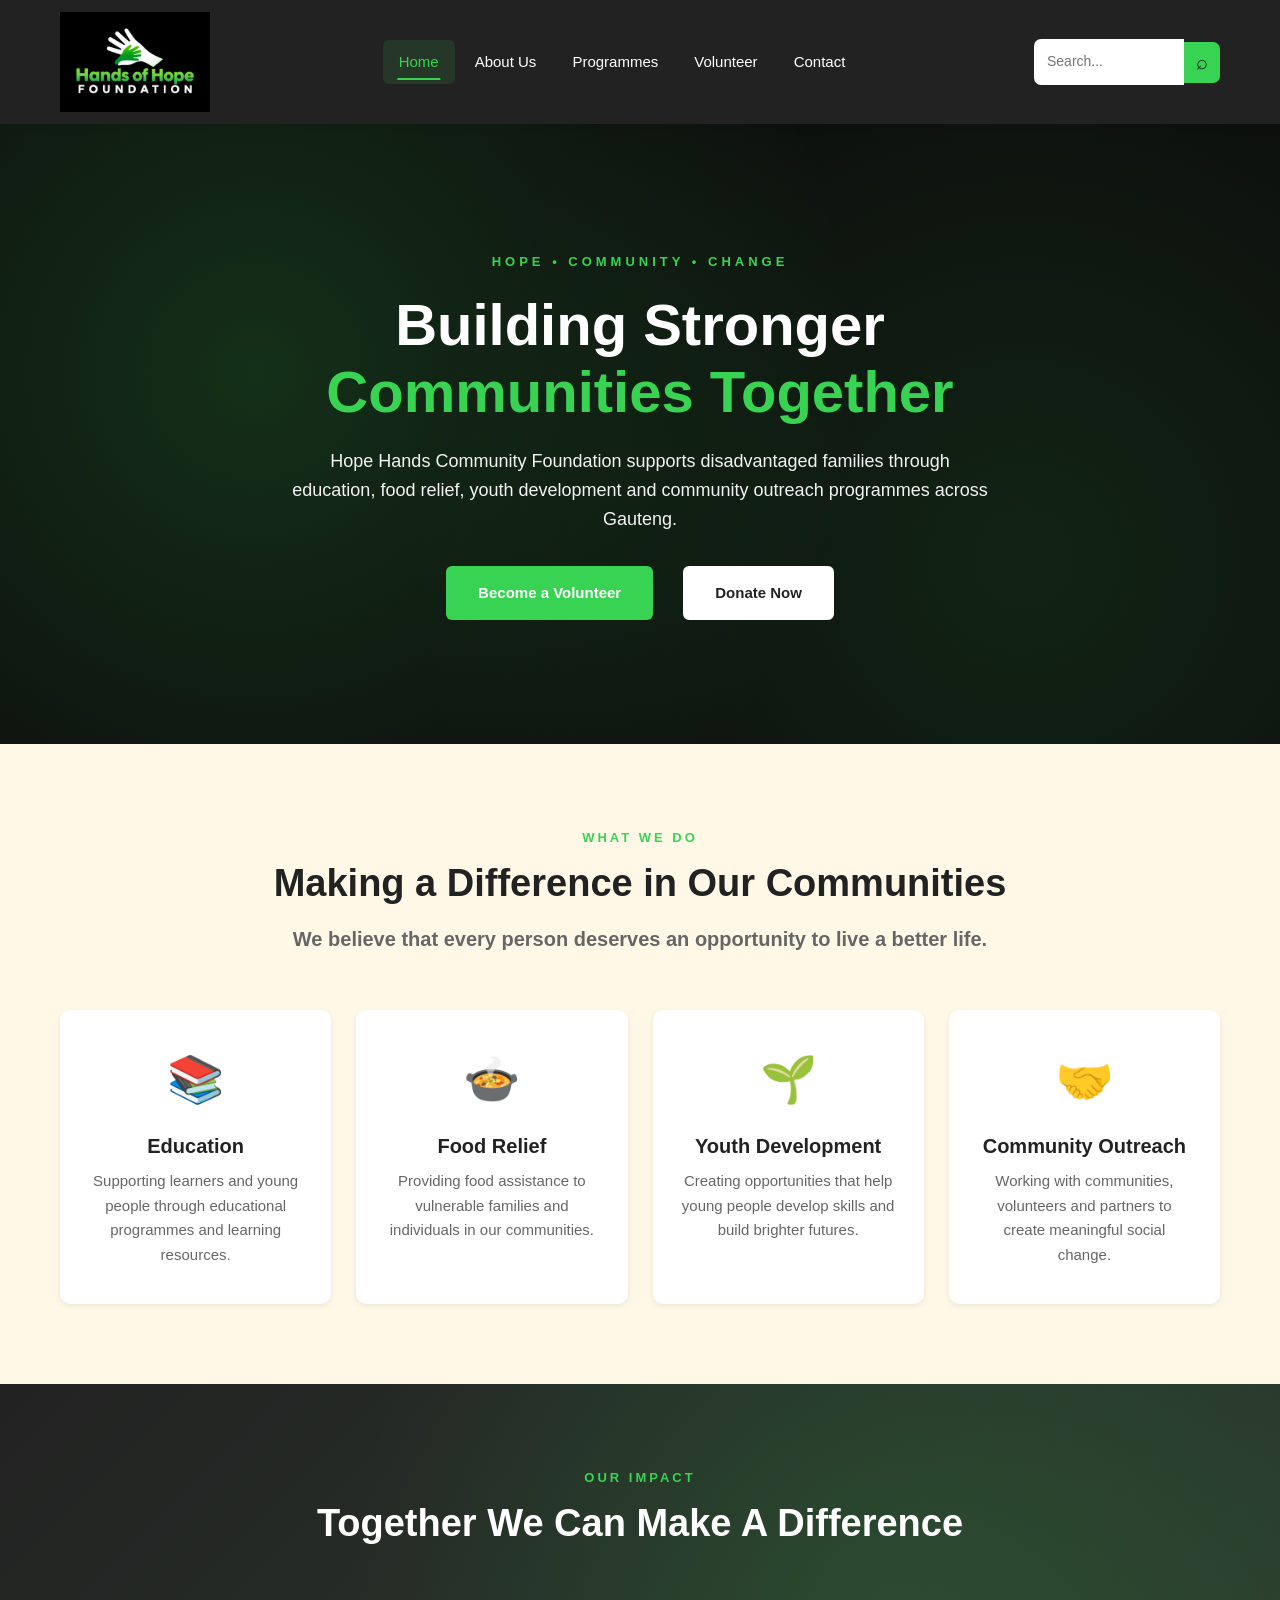
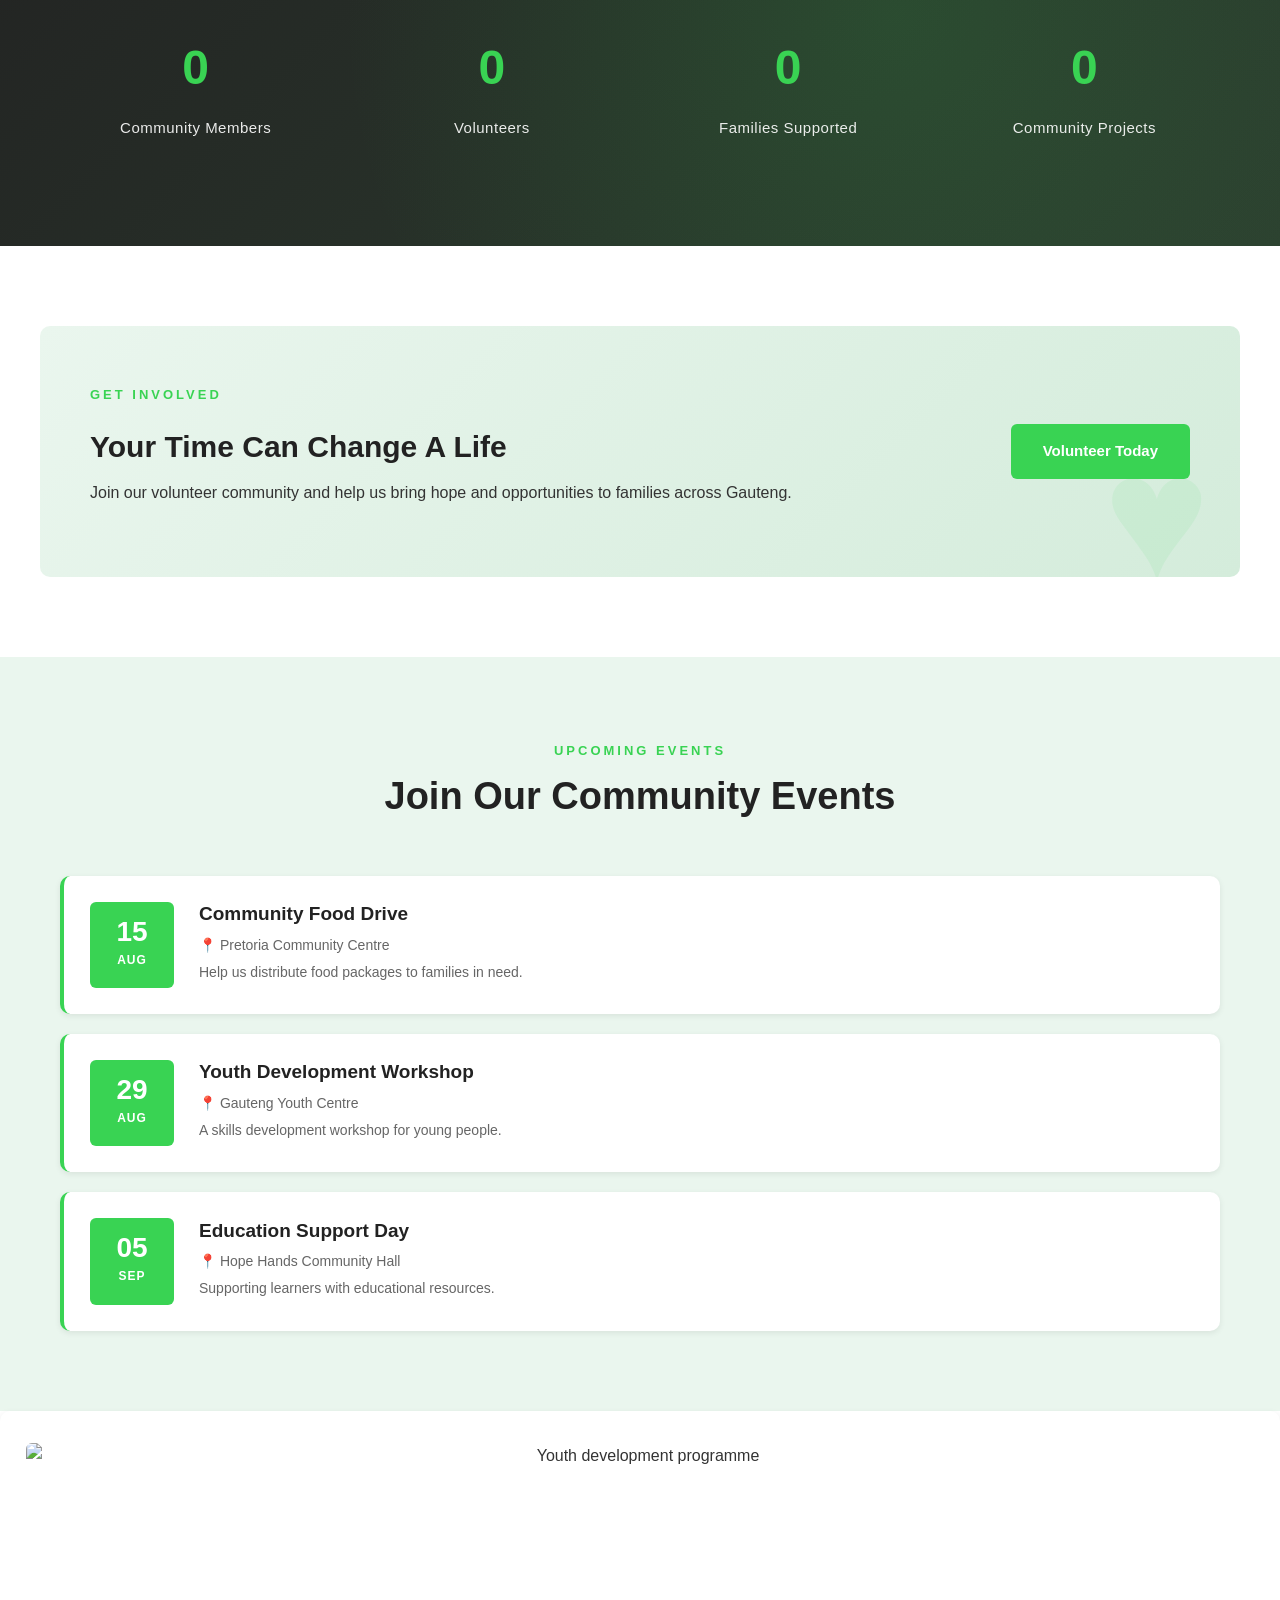
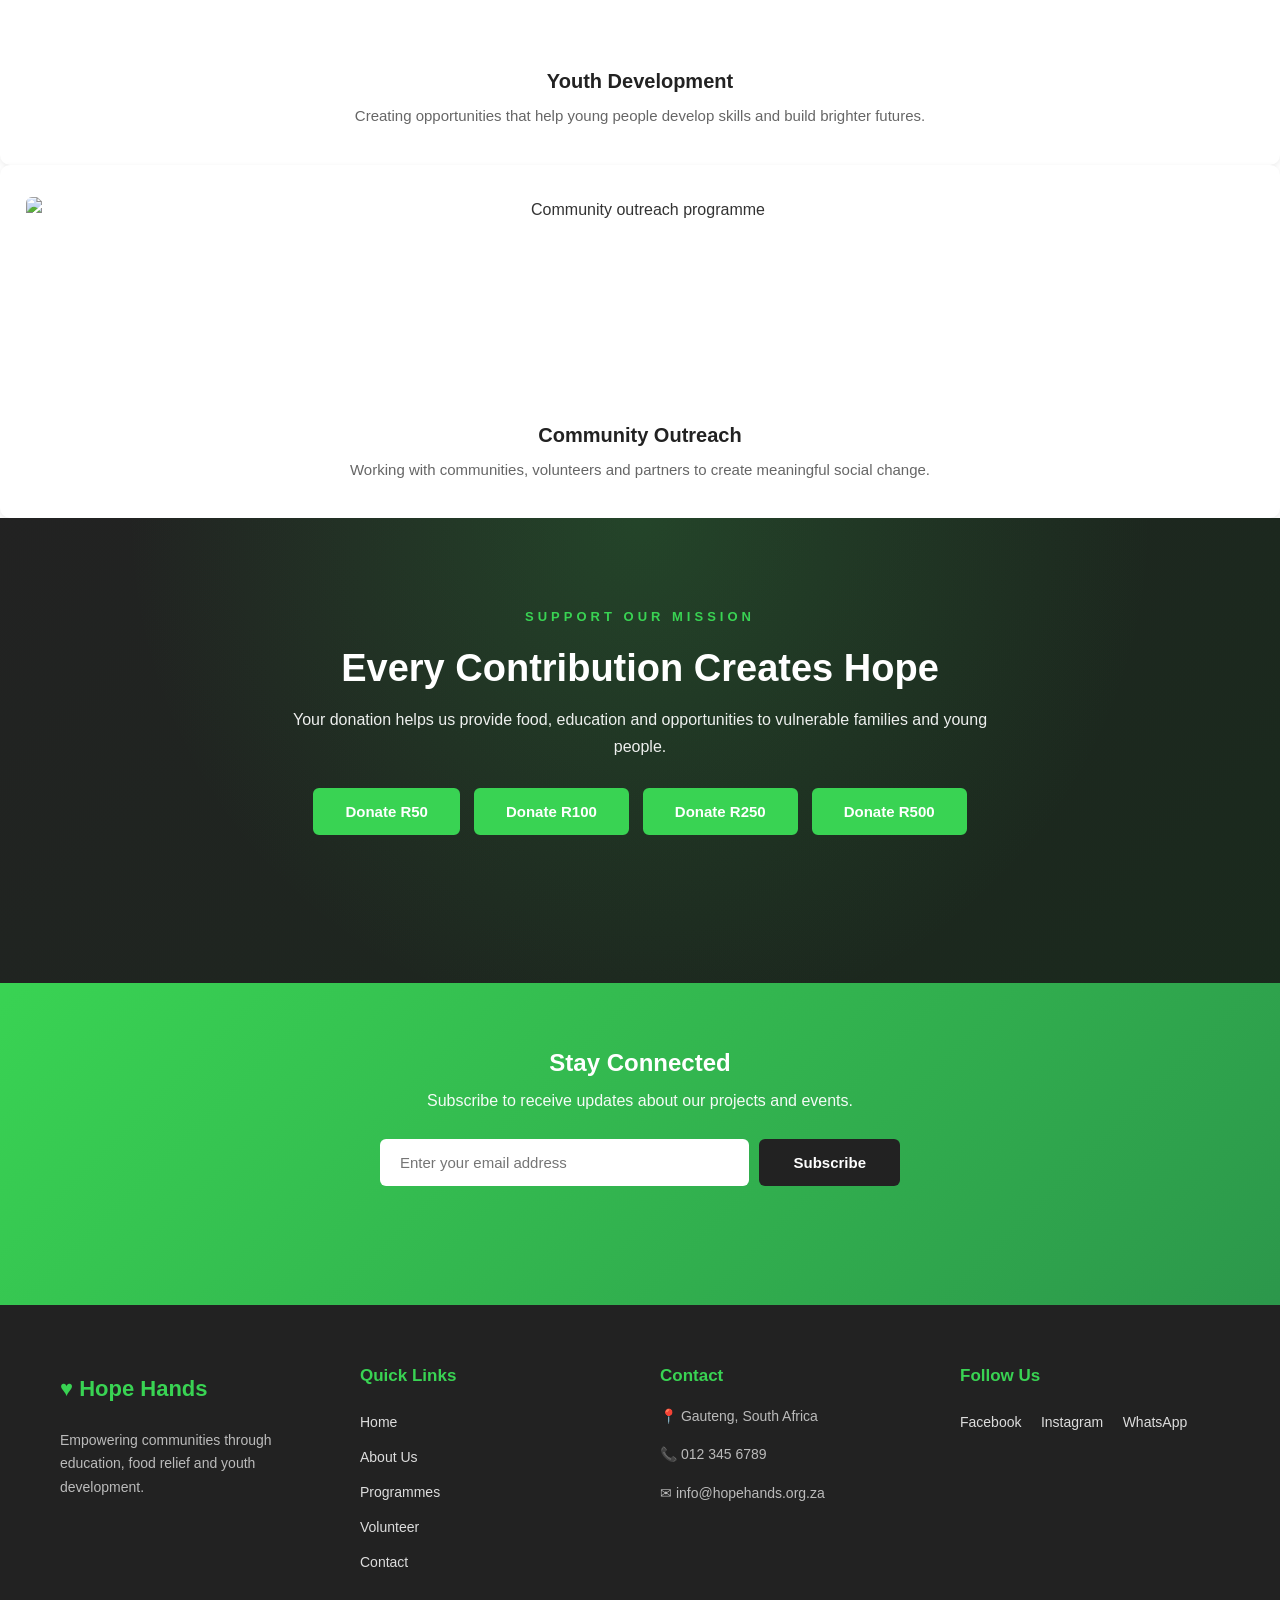
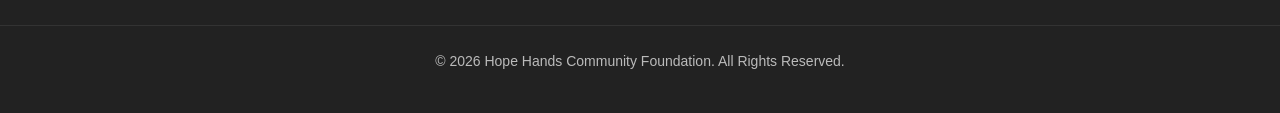
==== commit c0693ee9: "Add missing JS, images, sitemap for final" ====
--- a/index.html
+++ b/index.html
@@ -5,11 +5,12 @@
     <meta name="viewport" content="width=device-width, initial-scale=1.0">
 
     <title>Hope Hands Community Foundation</title>
+    <meta name="description" content="Hope Hands Community Foundation is a non-profit organization dedicated to supporting disadvantaged families through education, food relief, youth development, and community outreach programmes across Gauteng. Join us in making a difference.">
 
     <!-- Google Fonts -->
     <link href="https://fonts.googleapis.com/css2?family=Montserrat:wght@500;600;700;800&family=Roboto:wght@300;400;500;700&display=swap" rel="stylesheet">
 
-    <!-- CSS -->
+    
     <link rel="stylesheet" href="style.css">
 </head>
 
@@ -36,6 +37,12 @@
                 <a href="volunteer.html">Volunteer</a>
                 <a href="contact.html">Contact</a>
             </nav>
+            <form class="site-search" id="siteSearchForm" role="search">
+                <label class="sr-only" for="siteSearchInput">Search the website</label>
+                <input type="search" id="siteSearchInput" placeholder="Search..." autocomplete="off" aria-label="Search website">
+                <button type="submit" aria-label="Submit search">⌕</button>
+                <div class="search-results" id="searchResults" role="status" aria-live="polite"></div>
+            </form>
 
         </div>
 
@@ -63,16 +70,15 @@
             </p>
 
             <div class="hero-buttons">
-
-                <a href="volunteer.html" class="btn btn-primary">
-                    Become a Volunteer
-                </a>
-
-                <a href="#donate" class="btn btn-secondary">
-                    Donate Now
-                </a>
-
-            </div>
+    <a href="volunteer.html" class="btn btn-primary" data-action="become-volunteer">
+        Become a Volunteer
+    </a>
+    <br>
+    <a href="index.html#donate" class="btn btn-secondary" data-action="donate-now">
+    Donate Now
+</a>
+    </a>
+</div>
 
         </div>
 
@@ -223,9 +229,9 @@
 
             </div>
 
-            <a href="volunteer.html" class="btn btn-primary">
-                Volunteer Today
-            </a>
+           <a href="volunteer.html" class="btn btn-primary" data-action="volunteer-today">
+    Volunteer Today
+</a>
 
         </div>
 
@@ -356,17 +362,12 @@
                 opportunities to vulnerable families and young people.
             </p>
 
-            <div class="donation-buttons">
-
-                <button onclick="donate(50)">Donate R50</button>
-
-                <button onclick="donate(100)">Donate R100</button>
-
-                <button onclick="donate(250)">Donate R250</button>
-
-                <button onclick="donate(500)">Donate R500</button>
-
-            </div>
+          <div class="donation-buttons">
+    <button onclick="donate(50)">Donate R50</button>
+    <button onclick="donate(100)">Donate R100</button>
+    <button onclick="donate(250)">Donate R250</button>
+    <button onclick="donate(500)">Donate R500</button>
+</div>
 
             <p id="donationMessage"></p>
 
@@ -479,6 +480,7 @@
 
     </footer>
 
+<script src="script.js"></script>
 
 
 </body>
--- a/style.css
+++ b/style.css
@@ -1,397 +1,1407 @@
-body{
+
+*,
+*::before,
+*::after {
+    margin: 0;
+    padding: 0;
+    box-sizing: border-box;
+}
+
+:root {
+    --primary: #39d353;
+    --primary-dark: #2c974b;
+    --primary-light: #eafbea;
+    --dark: #1a1a1a;
+    --dark-2: #222;
+    --dark-3: #2c3e2f;
+    --text: #333;
+    --text-light: #666;
+    --text-lighter: #999;
+    --grey: #f5f5f5;
+    --grey-2: #eaf6ee;
+    --cream: #fff8e7;
+    --white: #ffffff;
+    --danger: #e74c3c;
+    --warning: #f39c12;
+    --success: #27ae60;
+
+    --shadow-sm: 0 2px 6px rgba(0, 0, 0, 0.08);
+    --shadow-md: 0 6px 20px rgba(0, 0, 0, 0.12);
+    --shadow-lg: 0 12px 40px rgba(0, 0, 0, 0.18);
+    --shadow-xl: 0 20px 60px rgba(0, 0, 0, 0.28);
+
+    --radius: 10px;
+    --radius-sm: 6px;
+    --radius-lg: 16px;
+    --transition: all 0.3s cubic-bezier(0.4, 0, 0.2, 1);
+    --transition-fast: all 0.15s ease;
+    --transition-slow: all 0.6s cubic-bezier(0.4, 0, 0.2, 1);
+}
+
+html {
+    scroll-behavior: smooth;
+    -webkit-text-size-adjust: 100%;
+}
+
+body {
     font-family: 'Roboto', sans-serif;
-    line-height: 1.6;
-    color: #333;
-    background-color: #ffffff;
-}
-
-h1,
-h2,
-h3{
+    line-height: 1.65;
+    color: var(--text);
+    background: var(--white);
+    overflow-x: hidden;
+    min-height: 100vh;
+    opacity: 0;
+    animation: pageFadeIn 0.5s ease forwards;
+}
+
+body.page-loaded { opacity: 1; }
+
+@keyframes pageFadeIn {
+    from { opacity: 0; transform: translateY(6px); }
+    to   { opacity: 1; transform: translateY(0); }
+}
+
+h1, h2, h3, h4, h5, h6 {
     font-family: 'Montserrat', sans-serif;
-}
-
-p{
-    margin-bottom: 15px;
-}
-
-img{
+    line-height: 1.25;
+    color: var(--dark-2);
+    font-weight: 700;
+}
+
+p { margin-bottom: 15px; }
+
+a {
+    text-decoration: none;
+    color: inherit;
+    transition: var(--transition-fast);
+}
+
+img {
     max-width: 100%;
     height: auto;
-}
-
-.container{
+    display: block;
+}
+
+button, input, textarea, select {
+    font-family: inherit;
+}
+
+::selection {
+    background: var(--primary);
+    color: var(--white);
+}
+
+.container {
     max-width: 1200px;
     margin: 0 auto;
     padding: 0 20px;
 }
 
-header{
-    background-color: #222;
+
+#hhScrollProgress {
+    position: fixed;
+    top: 0;
+    left: 0;
+    height: 4px;
+    background: linear-gradient(90deg, var(--primary), var(--primary-dark));
+    width: 0%;
+    z-index: 10001;
+    transition: width 0.1s linear;
+    box-shadow: 0 0 8px rgba(57,211,83,0.6);
+}
+
+
+.header {
+    background: var(--dark-2);
     padding: 12px 0;
-    border-bottom: 1px solid #e9ecef;
-}
-
-nav{
+    position: sticky;
+    top: 0;
+    z-index: 1000;
+    box-shadow: var(--shadow-sm);
+    transition: var(--transition);
+}
+
+.header.scrolled {
+    box-shadow: 0 6px 24px rgba(0,0,0,0.35);
+    padding: 8px 0;
+}
+
+.nav-container {
     display: flex;
     justify-content: space-between;
     align-items: center;
-    max-width: 1200px;
-    margin: 0 auto;
-    padding: 0 20px;
-}
-
-nav a{
-    text-decoration: none;
-    color: white;
-    margin: 0 15px;
-    font-weight: 500;
-    padding: 5px 10px;
-}
-
-nav a:hover{
-    color: #39d353;
-}
-
-
-.logo{
+    flex-wrap: wrap;
+    gap: 15px;
+}
+
+.logo {
     display: flex;
     align-items: center;
-}
-
-.logo img{
-    height: auto;
-    width: 300px;
-}
-
-.hero{
-    background-color: #222;
-    background-size: cover;
-    background-position: center;
+    gap: 12px;
+    color: var(--white);
+    font-family: 'Montserrat', sans-serif;
+    font-weight: 700;
+    font-size: 22px;
+    transition: var(--transition);
+    flex-shrink: 0;
+}
+
+.logo:hover {
+    color: var(--primary);
+    transform: scale(1.03);
+}
+
+.logo img {
+    height: 100px;
+    width: auto;
+}
+
+.logo-icon {
+    color: var(--primary);
+    font-size: 50px;
+    line-height: 1;
+    display: inline-block;
+    animation: heartbeat 2s infinite;
+}
+
+@keyframes heartbeat {
+    0%, 40%, 80%, 100% { transform: scale(1); }
+    20%, 60% { transform: scale(1.15); }
+}
+
+nav {
+    display: flex;
+    align-items: center;
+    gap: 4px;
+}
+
+nav a {
+    color: var(--white);
+    padding: 10px 16px;
+    font-weight: 500;
+    border-radius: var(--radius-sm);
+    transition: var(--transition);
+    font-size: 15px;
+    white-space: nowrap;
+    position: relative;
+}
+
+nav a::after {
+    content: '';
+    position: absolute;
+    bottom: 4px;
+    left: 50%;
+    transform: translateX(-50%);
+    width: 0;
+    height: 2px;
+    background: var(--primary);
+    transition: width 0.3s ease;
+}
+
+nav a:hover::after,
+nav a.active::after { width: 60%; }
+
+nav a:hover,
+nav a.active {
+    color: var(--primary);
+    background: rgba(57, 211, 83, 0.12);
+}
+
+.menu-toggle {
+    display: none;
+    background: transparent;
+    color: var(--white);
+    border: 2px solid rgba(255,255,255,0.15);
+    font-size: 22px;
+    cursor: pointer;
+    padding: 6px 14px;
+    border-radius: var(--radius-sm);
+    transition: var(--transition);
+}
+
+.menu-toggle:hover {
+    background: rgba(255,255,255,0.1);
+    border-color: var(--primary);
+    color: var(--primary);
+}
+
+/* ================================================================
+   SECTION 4: BUTTONS
+   ================================================================ */
+.btn {
+    display: inline-flex;
+    align-items: center;
+    justify-content: center;
+    gap: 8px;
+    padding: 13px 30px;
+    border-radius: var(--radius-sm);
+    font-weight: 600;
+    font-family: 'Montserrat', sans-serif;
+    cursor: pointer;
+    border: 2px solid transparent;
+    transition: var(--transition);
+    font-size: 15px;
+    position: relative;
+    overflow: hidden;
+    user-select: none;
+}
+
+.btn::after {
+    content: '';
+    position: absolute;
+    top: 50%;
+    left: 50%;
+    width: 0;
+    height: 0;
+    background: rgba(255,255,255,0.35);
+    border-radius: 50%;
+    transform: translate(-50%, -50%);
+    transition: width 0.5s, height 0.5s;
+}
+
+.btn:active::after {
+    width: 400px;
     height: 400px;
+    transition: width 0s, height 0s;
+}
+
+.btn-primary {
+    background: var(--primary);
+    color: var(--white);
+}
+
+.btn-primary:hover {
+    background: var(--primary-dark);
+    transform: translateY(-3px);
+    box-shadow: 0 8px 24px rgba(57, 211, 83, 0.4);
+}
+
+.btn-secondary {
+    background: var(--white);
+    color: var(--dark-2);
+    border-color: var(--white);
+}
+
+.btn-secondary:hover {
+    background: transparent;
+    color: var(--white);
+    transform: translateY(-3px);
+}
+
+.btn:disabled {
+    opacity: 0.65;
+    cursor: not-allowed;
+    transform: none !important;
+}
+
+.btn.loading {
+    pointer-events: none;
+    position: relative;
+    color: transparent !important;
+}
+
+.btn.loading::before {
+    content: '';
+    position: absolute;
+    width: 20px;
+    height: 20px;
+    border: 3px solid rgba(255,255,255,0.4);
+    border-top-color: #fff;
+    border-radius: 50%;
+    animation: spin 0.7s linear infinite;
+}
+
+@keyframes spin {
+    to { transform: rotate(360deg); }
+}
+
+
+.hero {
+    background: linear-gradient(rgba(0,0,0,0.65), rgba(0,0,0,0.65)), var(--dark-2);
+    min-height: 620px;
     display: flex;
+    align-items: center;
     justify-content: center;
-    align-items: center;
     text-align: center;
-}
-
-.hero-overlay{
-    background-color: rgba(0, 0, 0, 0.5);
-    padding: 20px;
-    border-radius: 5px;
-}
-
-.hero-content{
+    color: var(--white);
+    padding: 80px 20px;
+    position: relative;
+    overflow: hidden;
+}
+
+.hero::before {
+    content: '';
+    position: absolute;
+    inset: 0;
+    background: radial-gradient(circle at 20% 40%, rgba(57,211,83,0.18), transparent 55%),
+                radial-gradient(circle at 80% 70%, rgba(57,211,83,0.12), transparent 55%);
+    animation: heroGlow 8s ease-in-out infinite alternate;
+}
+
+@keyframes heroGlow {
+    from { opacity: 0.7; }
+    to   { opacity: 1; }
+}
+
+.hero-content {
     position: relative;
     z-index: 1;
-    color: white;
+    max-width: 850px;
+    animation: fadeInUp 0.9s ease both;
+}
+
+.hero-small {
+    display: inline-block;
+    color: var(--primary);
+    font-weight: 700;
+    letter-spacing: 4px;
+    margin-bottom: 20px;
+    font-size: 13px;
+}
+
+.hero h1 {
+    color: var(--white);
+    font-size: clamp(32px, 5.5vw, 58px);
+    margin-bottom: 22px;
+    line-height: 1.15;
+}
+
+.hero h1 span { color: var(--primary); }
+
+.hero p {
+    font-size: clamp(16px, 1.6vw, 19px);
+    margin-bottom: 32px;
+    opacity: 0.95;
+    max-width: 700px;
+    margin-left: auto;
+    margin-right: auto;
+}
+
+.hero-buttons {
+    display: flex;
+    gap: 15px;
+    justify-content: center;
+    flex-wrap: wrap;
+}
+
+/* ================================================================
+   SECTION 6: PAGE BANNER
+   ================================================================ */
+.page-banner {
+    background: linear-gradient(135deg, var(--dark-2) 0%, var(--dark-3) 100%);
+    color: var(--white);
+    padding: 80px 20px;
+    text-align: center;
+    position: relative;
+    overflow: hidden;
+}
+
+.page-banner::before {
+    content: '';
+    position: absolute;
+    inset: 0;
+    background: radial-gradient(circle at 30% 50%, rgba(57,211,83,0.18), transparent 60%),
+                radial-gradient(circle at 75% 30%, rgba(57,211,83,0.10), transparent 55%);
+}
+
+.page-banner .container { position: relative; z-index: 1; }
+
+.page-banner span {
+    color: var(--primary);
+    font-weight: 700;
+    letter-spacing: 4px;
+    font-size: 13px;
+    display: inline-block;
+}
+
+.page-banner h1 {
+    color: var(--white);
+    font-size: clamp(28px, 4.5vw, 44px);
+    margin: 15px 0;
+}
+
+.page-banner p {
+    max-width: 700px;
+    margin: 0 auto;
+    opacity: 0.92;
+    font-size: 17px;
+}
+
+.section {
+    padding: 80px 0;
+    background: var(--cream);
+}
+
+.grey-section { background: var(--grey-2); }
+
+.section-heading {
+    text-align: center;
+    margin-bottom: 55px;
     max-width: 800px;
+    margin-left: auto;
+    margin-right: auto;
+}
+
+.section-heading > span,
+.section-label {
+    display: inline-block;
+    color: var(--primary);
+    font-weight: 700;
+    letter-spacing: 3px;
+    font-size: 13px;
+    margin-bottom: 12px;
+    text-transform: uppercase;
+}
+
+.section-heading h2 {
+    font-size: clamp(26px, 3.5vw, 38px);
+    margin-bottom: 15px;
+}
+
+.section-heading p {
+    color: var(--text-light);
+    font-size: 17px;
+    max-width: 700px;
+    margin: 0 auto;
+}
+
+.section-heading.light h2,
+.section-heading.light p { color: var(--white); }
+
+/* ================================================================
+   SECTION 8: CARDS
+   ================================================================ */
+.cards {
+    display: grid;
+    grid-template-columns: repeat(auto-fit, minmax(240px, 1fr));
+    gap: 25px;
+}
+
+.card {
+    background: var(--white);
+    padding: 32px 26px;
+    border-radius: var(--radius);
+    box-shadow: var(--shadow-sm);
     text-align: center;
-    padding: 60px;
-}
-
-.hero h1{
-    font-size: 52px;
+    transition: var(--transition);
+    border-bottom: 4px solid transparent;
+    position: relative;
+    overflow: hidden;
+}
+
+.card::before {
+    content: '';
+    position: absolute;
+    top: 0;
+    left: 0;
+    right: 0;
+    height: 4px;
+    background: var(--primary);
+    transform: scaleX(0);
+    transform-origin: left;
+    transition: transform 0.4s ease;
+}
+
+.card:hover {
+    transform: translateY(-8px);
+    box-shadow: var(--shadow-lg);
+}
+
+.card:hover::before { transform: scaleX(1); }
+
+.card-icon {
+    font-size: 46px;
+    margin-bottom: 16px;
+    display: inline-block;
+    transition: transform 0.4s ease;
+}
+
+.card:hover .card-icon { transform: scale(1.15) rotate(-5deg); }
+
+.card img {
+    border-radius: var(--radius-sm);
+    margin-bottom: 16px;
+    width: 100%;
+    height: 210px;
+    object-fit: cover;
+}
+
+.card h3 {
+    margin-bottom: 10px;
+    font-size: 20px;
+}
+
+.card p { color: var(--text-light); font-size: 15px; margin-bottom: 0; }
+
+/* ================================================================
+   SECTION 9: TWO COLUMN LAYOUT
+   ================================================================ */
+.two-column {
+    display: grid;
+    grid-template-columns: 1.6fr 1fr;
+    gap: 45px;
+    align-items: start;
+}
+
+.info-box {
+    background: var(--grey-2);
+    padding: 32px;
+    border-radius: var(--radius);
+    border-left: 5px solid var(--primary);
+    box-shadow: var(--shadow-sm);
+}
+
+.info-box h3 {
+    margin: 22px 0 10px;
+    font-size: 20px;
+}
+
+.info-box h3:first-child { margin-top: 0; }
+
+/* ================================================================
+   SECTION 10: PROGRAMMES
+   ================================================================ */
+.programme-grid {
+    display: grid;
+    grid-template-columns: repeat(auto-fit, minmax(300px, 1fr));
+    gap: 25px;
+}
+
+.programme {
+    background: var(--white);
+    padding: 32px;
+    border-radius: var(--radius);
+    border: 1px solid #eaeaea;
+    transition: var(--transition);
+    position: relative;
+}
+
+.programme:hover {
+    box-shadow: var(--shadow-md);
+    transform: translateY(-5px);
+    border-color: var(--primary);
+}
+
+.programme-icon {
+    font-size: 46px;
+    margin-bottom: 16px;
+    display: inline-block;
+    transition: transform 0.4s ease;
+}
+
+.programme:hover .programme-icon { transform: scale(1.15) rotate(6deg); }
+
+.programme h2 {
+    font-size: 22px;
+    margin-bottom: 12px;
+    color: var(--primary);
+}
+
+.programme p { color: var(--text-light); }
+
+.programme ul {
+    list-style: none;
+    margin-top: 15px;
+    padding: 0;
+}
+
+.programme li {
+    padding: 7px 0 7px 28px;
+    position: relative;
+    color: var(--text-light);
+    font-size: 15px;
+}
+
+.programme li::before {
+    content: '✓';
+    position: absolute;
+    left: 0;
+    color: var(--primary);
+    font-weight: 700;
+    font-size: 16px;
+}
+
+/* ================================================================
+   SECTION 11: IMPACT & STATS
+   ================================================================ */
+.impact {
+    background: linear-gradient(135deg, var(--dark-2), var(--dark-3));
+    color: var(--white);
+    padding: 80px 0;
+    position: relative;
+    overflow: hidden;
+}
+
+.impact::before {
+    content: '';
+    position: absolute;
+    inset: 0;
+    background: radial-gradient(circle at 70% 50%, rgba(57,211,83,0.15), transparent 60%);
+}
+
+.impact .container { position: relative; z-index: 1; }
+
+.stats {
+    display: grid;
+    grid-template-columns: repeat(auto-fit, minmax(170px, 1fr));
+    gap: 25px;
+    text-align: center;
+}
+
+.stat {
+    padding: 25px 15px;
+    border-radius: var(--radius);
+    transition: var(--transition);
+}
+
+.stat:hover {
+    background: rgba(255,255,255,0.06);
+    transform: translateY(-4px);
+}
+
+.counter {
+    font-size: clamp(34px, 4.5vw, 48px);
+    font-weight: 800;
+    color: var(--primary);
+    display: block;
+    margin-bottom: 8px;
+    font-family: 'Montserrat', sans-serif;
+}
+
+.stat span {
+    font-size: 15px;
+    opacity: 0.9;
+    letter-spacing: 0.5px;
+}
+
+.events { display: grid; gap: 20px; }
+
+.event {
+    display: flex;
+    gap: 25px;
+    background: var(--white);
+    padding: 26px;
+    border-radius: var(--radius);
+    box-shadow: var(--shadow-sm);
+    transition: var(--transition);
+    border-left: 4px solid var(--primary);
+    align-items: center;
+}
+
+.event:hover {
+    transform: translateX(8px);
+    box-shadow: var(--shadow-md);
+}
+
+.event-date {
+    background: var(--primary);
+    color: var(--white);
+    padding: 16px 20px;
+    border-radius: var(--radius-sm);
+    text-align: center;
+    min-width: 84px;
+    flex-shrink: 0;
+}
+
+.event-date strong {
+    display: block;
+    font-size: 28px;
+    line-height: 1;
+    font-family: 'Montserrat', sans-serif;
+}
+
+.event-date span {
+    font-size: 12px;
+    font-weight: 700;
+    letter-spacing: 1px;
+}
+
+.event h3 { margin-bottom: 8px; font-size: 19px; }
+
+.event p {
+    color: var(--text-light);
+    margin-bottom: 4px;
+    font-size: 14px;
+}
+
+/* ================================================================
+   SECTION 13: VOLUNTEER CTA
+   ================================================================ */
+.volunteer-section { background: var(--white); }
+
+.volunteer-box {
+    display: flex;
+    justify-content: space-between;
+    align-items: center;
+    gap: 35px;
+    background: linear-gradient(135deg, var(--grey-2), #d4ecdb);
+    padding: 55px 50px;
+    border-radius: var(--radius);
+    flex-wrap: wrap;
+    position: relative;
+    overflow: hidden;
+}
+
+.volunteer-box::before {
+    content: '♥';
+    position: absolute;
+    right: 30px;
+    bottom: -30px;
+    font-size: 180px;
+    color: rgba(57,211,83,0.08);
+    line-height: 1;
+}
+
+.volunteer-box > div { position: relative; z-index: 1; }
+
+.volunteer-box h2 {
+    margin: 10px 0 15px;
+    font-size: clamp(22px, 3vw, 30px);
+}
+
+/* ================================================================
+   SECTION 14: DONATE
+   ================================================================ */
+.donate {
+    background: linear-gradient(135deg, var(--dark-2), #1a2a1d);
+    color: var(--white);
+    padding: 85px 20px;
+    text-align: center;
+    position: relative;
+    overflow: hidden;
+}
+
+.donate::before {
+    content: '';
+    position: absolute;
+    inset: 0;
+    background: radial-gradient(circle at 50% 0%, rgba(57,211,83,0.18), transparent 65%);
+}
+
+.donate-content {
+    max-width: 780px;
+    margin: 0 auto;
+    position: relative;
+    z-index: 1;
+}
+
+.donate-content > span {
+    color: var(--primary);
+    font-weight: 700;
+    letter-spacing: 4px;
+    font-size: 13px;
+}
+
+.donate h2 {
+    color: var(--white);
+    font-size: clamp(26px, 3.5vw, 38px);
+    margin: 15px 0;
+}
+
+.donate p { opacity: 0.92; }
+
+.donation-buttons {
+    display: flex;
+    gap: 14px;
+    justify-content: center;
+    flex-wrap: wrap;
+    margin-top: 28px;
+}
+
+.donation-buttons button {
+    background: var(--primary);
+    color: var(--white);
+    border: 2px solid var(--primary);
+    padding: 13px 30px;
+    border-radius: var(--radius-sm);
+    font-weight: 700;
+    cursor: pointer;
+    transition: var(--transition);
+    font-family: 'Montserrat', sans-serif;
+    font-size: 15px;
+}
+
+.donation-buttons button:hover {
+    background: transparent;
+    color: var(--primary);
+    transform: translateY(-3px);
+    box-shadow: 0 8px 24px rgba(57,211,83,0.35);
+}
+
+.donation-buttons button:disabled {
+    opacity: 0.5;
+    cursor: not-allowed;
+    transform: none;
+}
+
+#donationMessage {
+    margin-top: 22px;
+    font-weight: 600;
+    color: var(--primary);
+    min-height: 26px;
+    font-size: 16px;
+}
+
+/* Custom amount input */
+.custom-amount {
+    display: flex;
+    gap: 10px;
+    justify-content: center;
+    margin-top: 20px;
+    flex-wrap: wrap;
+}
+
+.custom-amount input {
+    padding: 13px 18px;
+    border: 2px solid var(--primary);
+    border-radius: var(--radius-sm);
+    font-size: 15px;
+    background: rgba(255,255,255,0.08);
+    color: var(--white);
+    min-width: 200px;
+}
+
+.custom-amount input::placeholder { color: rgba(255,255,255,0.5); }
+
+.custom-amount input:focus {
+    outline: none;
+    background: rgba(255,255,255,0.15);
+}
+
+
+.form {
+    background: var(--white);
+    padding: 38px;
+    border-radius: var(--radius);
+    box-shadow: var(--shadow-sm);
+}
+
+.form-container { max-width: 820px; margin: 0 auto; }
+
+.form-row {
+    display: grid;
+    grid-template-columns: 1fr 1fr;
+    gap: 20px;
+}
+
+.form-group {
     margin-bottom: 20px;
-    line-height: 1.2;
-}
-
-.hero p{
-    font-size: 20px;
-    margin-bottom: 30px;
-}
-
-button{
+    position: relative;
+}
+
+.form-group label {
+    display: block;
+    margin-bottom: 7px;
+    font-weight: 600;
+    font-size: 14px;
+    color: var(--dark-2);
+}
+
+.form-group label .required {
+    color: var(--danger);
+    margin-left: 3px;
+}
+
+.form-group input,
+.form-group textarea,
+.form-group select {
+    width: 100%;
+    padding: 13px 15px;
+    border: 2px solid #e0e0e0;
+    border-radius: var(--radius-sm);
+    font-size: 15px;
+    transition: var(--transition);
+    background: #fafafa;
+    color: var(--text);
+}
+
+.form-group input:hover,
+.form-group textarea:hover,
+.form-group select:hover {
+    border-color: #c8c8c8;
+}
+
+.form-group input:focus,
+.form-group textarea:focus,
+.form-group select:focus {
+    border-color: var(--primary);
+    background: var(--white);
+    outline: none;
+    box-shadow: 0 0 0 4px rgba(57,211,83,0.15);
+}
+
+.form-group input.valid,
+.form-group textarea.valid,
+.form-group select.valid {
+    border-color: var(--success);
+    background: #f4fbf6;
+}
+
+.form-group input.error,
+.form-group textarea.error,
+.form-group select.error {
+    border-color: var(--danger) !important;
+    background: #fff5f5 !important;
+    animation: hhShake 0.4s;
+}
+
+@keyframes hhShake {
+    0%, 100% { transform: translateX(0); }
+    25% { transform: translateX(-6px); }
+    75% { transform: translateX(6px); }
+}
+
+.form-group textarea {
+    resize: vertical;
+    min-height: 130px;
+    line-height: 1.6;
+}
+
+.form-group .error-text {
+    color: var(--danger);
+    font-size: 13px;
+    margin-top: 5px;
+    display: block;
+    font-weight: 500;
+}
+
+.form-group .error-text:empty { display: none; }
+
+/* Character counter */
+.char-counter {
+    position: absolute;
+    right: 12px;
+    bottom: -18px;
+    font-size: 12px;
+    color: var(--text-lighter);
+    font-weight: 500;
+}
+
+.char-counter.warning { color: var(--warning); }
+.char-counter.danger  { color: var(--danger); }
+
+/* Form messages */
+.form-message {
+    margin-top: 20px;
+    padding: 14px 18px;
+    border-radius: var(--radius-sm);
+    font-weight: 600;
+    display: none;
+    border-left: 4px solid transparent;
+    line-height: 1.5;
+    animation: hhFadeInUp 0.4s ease;
+}
+
+.form-message.success {
+    display: block;
+    background: #d4edda;
+    color: #155724;
+    border-left-color: var(--success);
+}
+
+.form-message.error {
+    display: block;
+    background: #f8d7da;
+    color: #721c24;
+    border-left-color: var(--danger);
+}
+
+@keyframes hhFadeInUp {
+    from { opacity: 0; transform: translateY(20px); }
+    to   { opacity: 1; transform: translateY(0); }
+}
+
+
+.contact-grid {
+    display: grid;
+    grid-template-columns: 1fr 1.2fr;
+    gap: 40px;
+    align-items: start;
+}
+
+.contact-information {
+    background: var(--grey);
+    padding: 36px;
+    border-radius: var(--radius);
+    border-left: 5px solid var(--primary);
+    box-shadow: var(--shadow-sm);
+}
+
+.contact-item {
+    margin-bottom: 22px;
+    padding-bottom: 18px;
+    border-bottom: 1px dashed #ddd;
+}
+
+.contact-item:last-child {
+    border-bottom: none;
+    margin-bottom: 0;
+    padding-bottom: 0;
+}
+
+.contact-item strong {
+    display: block;
+    margin-bottom: 6px;
+    color: var(--dark-2);
+    font-size: 15px;
+}
+
+.contact-item p {
+    margin: 0;
+    color: var(--text-light);
+}
+
+.contact-item a {
+    color: var(--primary-dark);
+}
+
+.contact-item a:hover {
+    color: var(--primary);
+    text-decoration: underline;
+}
+
+/* ================================================================
+   SECTION 17: NEWSLETTER
+   ================================================================ */
+.newsletter {
+    background: linear-gradient(135deg, var(--primary), var(--primary-dark));
+    color: var(--white);
+    padding: 65px 20px;
+    text-align: center;
+}
+
+.newsletter h2 {
+    color: var(--white);
+    margin-bottom: 10px;
+}
+
+.newsletter p { opacity: 0.95; }
+
+.newsletter form {
+    display: flex;
+    gap: 10px;
+    justify-content: center;
+    max-width: 520px;
+    margin: 25px auto 0;
+    flex-wrap: wrap;
+}
+
+.newsletter input {
+    flex: 1;
+    min-width: 230px;
+    padding: 15px 20px;
+    border: none;
+    border-radius: var(--radius-sm);
+    font-size: 15px;
+}
+
+.newsletter input:focus {
+    outline: 3px solid rgba(255,255,255,0.55);
+    outline-offset: 2px;
+}
+
+.newsletter button {
+    background: var(--dark-2);
+    color: var(--white);
+    border: none;
+    padding: 15px 34px;
+    border-radius: var(--radius-sm);
+    font-weight: 700;
+    cursor: pointer;
+    transition: var(--transition);
+    font-family: 'Montserrat', sans-serif;
+    font-size: 15px;
+}
+
+.newsletter button:hover {
+    background: #000;
+    transform: translateY(-2px);
+}
+
+.newsletter button:disabled {
+    opacity: 0.7;
+    cursor: not-allowed;
+    transform: none;
+}
+
+#newsletterMessage {
+    margin-top: 15px;
+    font-weight: 600;
+    min-height: 24px;
+}
+
+
+footer {
+    background: var(--dark-2);
+    color: var(--white);
+    padding: 60px 0 0;
+}
+
+.footer-grid {
+    display: grid;
+    grid-template-columns: repeat(auto-fit, minmax(200px, 1fr));
+    gap: 40px;
+    padding-bottom: 45px;
+}
+
+.footer-logo {
+    font-family: 'Montserrat', sans-serif;
+    font-size: 22px;
+    font-weight: 700;
+    color: var(--primary);
     display: inline-block;
-    padding: 10px 20px;
-    border-radius: 5px;
-}
-
-button.primary{
-    background-color: #39d353;
-    color: white;
+    margin-bottom: 15px;
+    transition: var(--transition);
+}
+
+.footer-logo:hover { color: var(--white); }
+
+footer h3 {
+    margin-bottom: 18px;
+    font-size: 17px;
+    color: var(--primary);
+    font-weight: 700;
+}
+
+footer p {
+    color: #bbb;
+    font-size: 14px;
+    line-height: 1.7;
+}
+
+footer a {
+    display: block;
+    color: #ddd;
+    padding: 6px 0;
+    font-size: 14px;
+    transition: var(--transition);
+}
+
+footer a:hover {
+    color: var(--primary);
+    padding-left: 6px;
+}
+
+.socials a {
+    display: inline-block;
+    margin-right: 15px;
+}
+
+.copyright {
+    text-align: center;
+    padding: 24px 20px;
+    border-top: 1px solid #333;
+    font-size: 14px;
+    color: #888;
+}
+
+/* ================================================================
+   SECTION 19: BACK TO TOP BUTTON
+   ================================================================ */
+#backToTop {
+    position: fixed;
+    bottom: 30px;
+    right: 30px;
+    width: 50px;
+    height: 50px;
+    border-radius: 50%;
+    background: var(--primary);
+    color: var(--white);
     border: none;
     cursor: pointer;
-}
-
-button.primary:hover{
-    background-color: #2c974b;
-}
-
-button.secondary{
-    background-color: white;
-    color: rgb(2, 0, 0);
+    font-size: 22px;
+    font-weight: 700;
+    box-shadow: var(--shadow-md);
+    opacity: 0;
+    visibility: hidden;
+    transition: var(--transition);
+    z-index: 999;
+    display: flex;
+    align-items: center;
+    justify-content: center;
+}
+
+#backToTop.show {
+    opacity: 1;
+    visibility: visible;
+}
+
+#backToTop:hover {
+    background: var(--primary-dark);
+    transform: translateY(-4px);
+    box-shadow: var(--shadow-lg);
+}
+
+/* ================================================================
+   SECTION 20: TOAST NOTIFICATION
+   ================================================================ */
+.hh-toast {
+    position: fixed;
+    top: 90px;
+    right: 24px;
+    background: #ffffff;
+    color: #333;
+    padding: 16px 22px;
+    border-radius: 8px;
+    box-shadow: var(--shadow-xl);
+    border-left: 5px solid var(--primary);
+    z-index: 9999;
+    font-weight: 600;
+    font-size: 15px;
+    max-width: 380px;
+    transform: translateX(120%);
+    transition: transform 0.4s cubic-bezier(0.68, -0.55, 0.27, 1.55);
+    display: flex;
+    align-items: center;
+    gap: 12px;
+}
+
+.hh-toast.show { transform: translateX(0); }
+
+.hh-toast.success { border-left-color: var(--success); }
+.hh-toast.error   { border-left-color: var(--danger); background: #fdecea; }
+.hh-toast.info    { border-left-color: var(--primary); }
+.hh-toast.warning { border-left-color: var(--warning); }
+
+.hh-toast-icon {
+    font-size: 22px;
+    line-height: 1;
+    flex-shrink: 0;
+}
+
+/*website search*/
+.site-search {
+     position: relative; 
+     display:flex;
+      align-items: center; 
+      gap: 0; 
+    }
+.site-search input {
+     width: 150px;
+      padding: 10px 12px; 
+      border: 1px solid rgba(255,255,255,.3); 
+      border-right: 0; 
+      border-radius: 7px 0 0 7px; 
+      background: #fff; color: #222; font: inherit; 
+      font-size: 14px; outline-offset: 2px;
+     }
+.site-search button {
+     padding: 9px 12px;
+      border: 0;
+       border-radius: 0 7px 7px 0; 
+       background: var(--primary); color: #102014;
+        font-size: 20px; cursor: pointer; 
+    }
+.site-search button:hover { 
+    filter: brightness(.92);
+ }
+.search-results { 
+    display: none;
+     position: absolute; 
+     top: calc(100% + 8px); right: 0; width: min(320px, 85vw); padding: 8px;
+      border-radius: 8px; background: #fff; color: #222;
+       box-shadow: 0 8px 24px rgba(0,0,0,.22);
+        z-index: 2000;
+     }
+.search-results.show { display: block;
+ }
+.search-results a { display: block;
+     padding: 10px; color: #222; text-decoration: none; 
+     border-radius: 5px;
+      font-size: 14px;
+     }
+.search-results a:hover, .search-results a:focus { 
+    background: #eef8ef; color: #146b2b;
+ }
+.search-results p { margin: 8px; 
+    font-size: 14px;
+ }
+.sr-only { position: absolute; width: 1px; height: 1px; padding: 0; margin: -1px; overflow: hidden; clip: rect(0,0,0,0); white-space: nowrap; border: 0; }
+@media (max-width: 900px) { .site-search { width: 100%; order: 4; } .site-search input { flex: 1; width: auto; } .site-search .search-results { left: 0; right: auto; } }
+
+
+#location {
+
+    padding: 40px 20px;
+
+    text-align: center;
+
+    background-color: #f9f9f9;
+
+}
+
+
+
+#location h2 {
+
+    font-size: 28px;
+
+    margin-bottom: 15px;
+
+    color: #333;
+
+}
+
+
+
+#location p {
+
+    font-size: 16px;
+
+    line-height: 1.6;
+
+    margin-bottom: 20px;
+
+    color: #555;
+
+}
+
+
+
+#location iframe {
+
+    display: block;
+
+    width: 100%;
+
+    max-width: 900px;
+
+    height: 350px;
+
+    margin: 0 auto;
+
     border: none;
-    cursor: pointer;
-}
-
-button.secondary:hover{
-    background-color: #e9ecef;
-}
-
-.section{
-    padding: 60px 0;
-    background-color: #fff8e7;
-}
-
-.grey-section{
-    background-color: #eaf6ee;
-}
-
-.section heading{
-    text-align: center;
-    margin-bottom: 40px;
-}
-
-.section heading h2{
-    font-size: 32px;
-    margin-bottom: 10px;
-}
-
-.section heading>span{
-    font-size: 18px;
-    color: #39d353;
-    font-weight: bold;
-}
-
-.section p{
-    max-width: 4000px;
-    margin: 0 auto 30px auto;
-    text-align: center;
-}
-
-.cards{
-    display: grid;
-    grid-template-columns: repeat(3, 1fr);
-    gap: 20px;
-}
-
-.card{
-    background-color: white;
-    padding: 20px;
-    border-radius: 5px;
-    box-shadow: 0 2px 4px rgba(0, 0, 0, 0.1);
-    text-align: center;
-}
-
-.card:hover{
-    box-shadow: 0 4px 8px rgba(0, 0, 0, 0.2);
-}
-
-.card img{
-    max-width: 100%;
-    height: auto;
-    margin-bottom: 15px;
-}
-
-.card p{
-    color: #666;
-}
-
-.two-column{
-    display: grid;
-    grid-template-columns: 2fr 1fr;
-    gap: 30px;
-}
-
-.info-box{
-    background-color: #eafbea;
-    padding: 20px;
-    border-radius: 5px;
-    border-left: 5px solid #39d353;
-}
-
-.info-box h3{
-    margin-bottom: 10px;
-    margin-top: 20px;
-}
-
-.page-banner {
-    background-color: #222;
-    color: white;
-    padding: 60px 0;
-    text-align: center;
-}
-
-.page-banner h1 {
-    font-size: 36px;
-    margin-bottom: 10px;
-}
-
-.page-banner span {
-    font-size: 18px;
-    color: #39d353;
-    font-weight: bold;
-}
-
-.prgramme-cards{
-    display: grid;
-    grid-template-columns: repeat(3, 1fr);
-    gap: 20px;
-}
-
-.programme-grid{
-    display: grid;
-    grid-template-columns: repeat(2, 1fr);
-    gap: 20px;
-}
-
-.programme{
-    background-color: white;
-    padding: 20px;
-    border-radius: 5px;
-    text-align: center;
-    border: 1px solid #ddd;
-}
-
-.programme-icon{
-    font-size: 40px;
-    color: #39d353;
-    margin-bottom: 15px;
-}
-
-.programme li{
-    margin-bottom: 10px;
-}
-
-.programme li::marker{
-    color: #39d353;
-    font-weight: bold;
-}
-
-.contact-grid{
-    display: grid;
-    grid-template-columns: 1fr 1fr;
-    gap: 30px;
-}
-
-.contact-info{
-    background-color: #f5f5f5;
-    padding: 20px;
-    border-radius: 5px;
-}
-
-.contact-form{
-    background-color: #f5f5f5;
-    padding: 20px;
-    border-radius: 5px;
-}
-
-.form-group{
-    margin-bottom: 15px;
-}
-
-.form-group label{
-    display: block;
-    margin-bottom: 5px;
-    font-weight: bold;
-}
-
-.form-group input,
-.form-group textarea{
-    width: 100%;
-    padding: 10px;
-    border: 1px solid #ccc;
-    border-radius: 5px;
-}
-
-.form-group textarea{
-    resize: vertical;
-    min-height: 100px;
-}
-
-.form-group input:focus,
-.form-group textarea:focus,
-.form-group select:focus{
-    border-color: #39d353;
-    outline: none;
-}
-
-.form-row{
-    display: grid;
-    justify-content: space-between;
-    gap: 20px;
-}
-
-.impact{
-    background-color: #222;
-    color: white;
-    padding: 60px 0;
-}
-
-.stats{
-    display: grid;
-    grid-template-columns: repeat(4, 1fr);
-    gap: 20px;
-    text-align: center;
-}
-
-.counter{
-    font-size: 35px;
-    font-weight: bold;
-    color: #39d353;
-    margin-bottom: 10px;
-    display: block;
-}
-
-footer{
-    background-color: #222;
-    color: white;
-    padding: 40px 0;
-}
-
-.footer-grid{
-    display: grid;
-    grid-template-columns: repeat(4, 1fr);
-    gap: 30px;
-}
-
-footer h3{
-    margin-bottom: 15px;
-}
-
-footer a{
-    text-decoration: none;
-    color: white;
-}
-
-footer a:hover{
-    color: #f39d53;
-}
-
-.copyright{
-    text-align: center;
-    margin-top: 30px;
-    font-size: 14px;
-    color: #666;
-    border-top: 1px solid #555;
-    padding-top: 15px;
-}
-
-
-/* tablet screen */
-@media (max-width: 768px){
-    #mainNav{
-        flex-direction: column;
+
+    border-radius: 10px;
+
+}
+
+
+
+/* Mobile phone responsiveness */
+
+@media screen and (max-width: 600px) {
+
+    #location {
+
+        padding: 30px 15px;
+
     }
-    #mainNav a{
-        margin: 10px 0;
+
+
+
+    #location h2 {
+
+        font-size: 24px;
+
     }
-}
-
-/* phone screen */
-@media (max-width: 480px){
-    header{
-        padding: 15px 0;
+
+
+
+    #location iframe {
+
+        height: 280px;
+
     }
-    #mainNav{
-        flex-direction: column;
-        align-items: center;
-        width: 100%;
-    }
-    #mainNav a{
-        margin: 10px 0;
-    }
-}
-
-
+
+}
